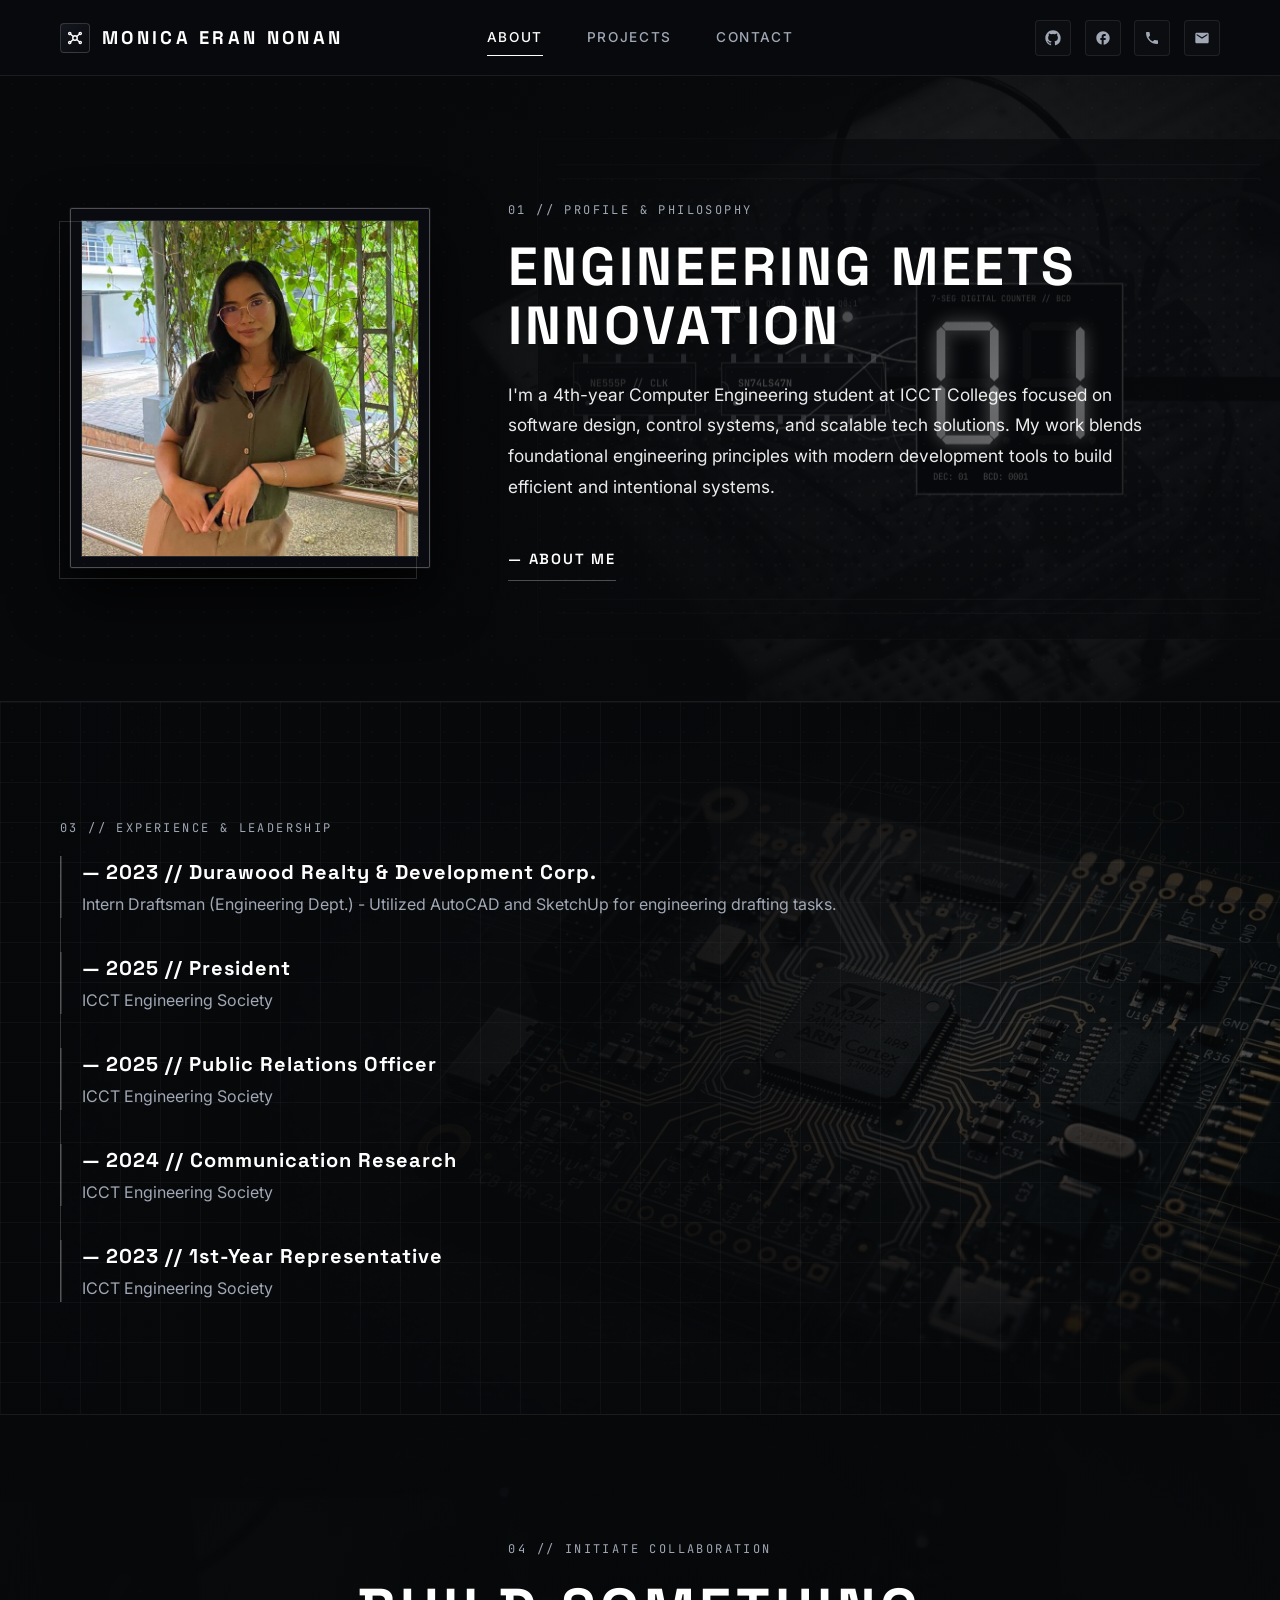
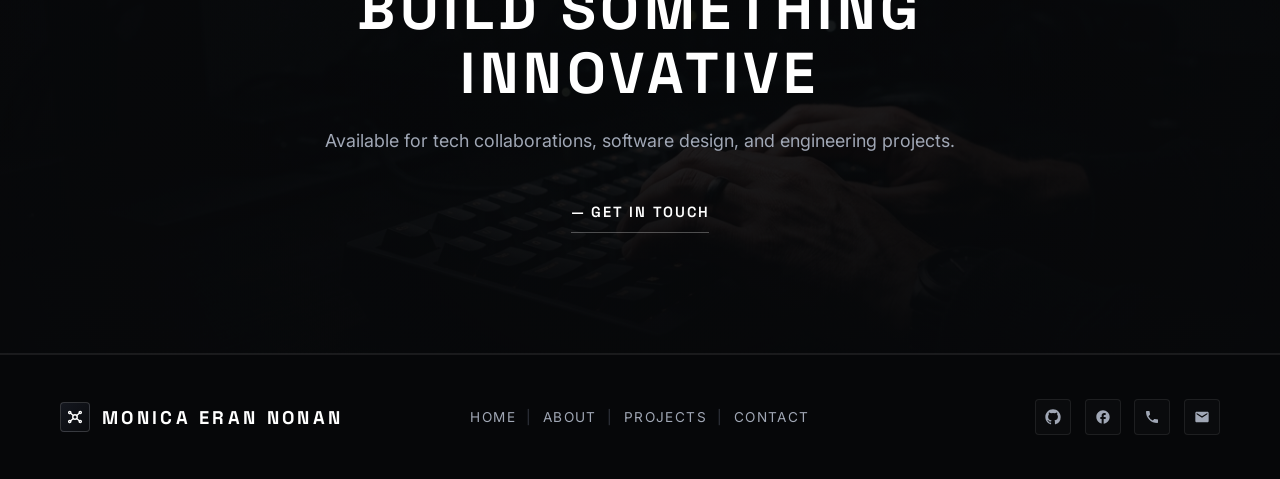
==== about.html @ d12c9176 "Initial portfolio Commit" ====
<!DOCTYPE html>
<html lang="en">
<head>
  <meta charset="UTF-8" />
  <meta name="viewport" content="width=device-width, initial-scale=1.0" />
  <title>ABOUT | MONICA ERAN NONAN — Computer Engineering Portfolio</title>
  <meta name="description" content="Profile, engineering philosophy, and work experience & leadership timeline of Monica Eran Nonan, 4th-year Computer Engineering student at ICCT Colleges." />
  <!-- Google Fonts: Cormorant Garamond, Playfair Display, Space Grotesk, Inter, JetBrains Mono -->
  <link rel="preconnect" href="https://fonts.googleapis.com" />
  <link rel="preconnect" href="https://fonts.gstatic.com" crossorigin />
  <link href="https://fonts.googleapis.com/css2?family=Cormorant+Garamond:ital,wght@0,500;0,600;1,500;1,600&family=Inter:wght@400;500;600&family=JetBrains+Mono:wght@400;500&family=Playfair+Display:ital,wght@0,500;0,600;1,500;1,600&family=Space+Grotesk:wght@600;700&display=swap" rel="stylesheet" />
  <link rel="stylesheet" href="styles.css" />
</head>
<body id="about-page" data-active-page="about">
  <!-- Subtle Ambient Technical Grid Overlay -->
  <div class="ambient-grain" aria-hidden="true"></div>

  <!-- ========================================================================
       1. REUSABLE GLOBAL HEADER / NAVBAR (Loaded from components/header.html)
       ======================================================================== -->
  <div id="header-placeholder" data-component="components/header.html"></div>

  <main>
    <!-- ======================================================================
         2. PROFILE & PHILOSOPHY SECTION
         Left Column: Floating Framed Profile Image (IMG_20230607_165233_933(1).jpg)
         Right Column:
         - Overline: '01 // PROFILE & PHILOSOPHY'
         - Main Heading: 'ENGINEERING MEETS INNOVATION'
         - Body Paragraph
         - Link: '— ABOUT ME'
         Background: Full-width auto-playing looping black-and-white breadboard
         circuit & 7-segment digital counter video with dark semi-transparent overlay.
         ====================================================================== -->
    <section class="about-section" id="about" aria-labelledby="aboutHeading">
      <!-- Full-Width Auto-Playing Looping Breadboard & 7-Segment Counter Video Background -->
      <div class="about-video-bg" aria-hidden="true">
        <video
          id="aboutBreadboardVideo"
          class="about-bg-video"
          autoplay
          loop
          muted
          playsinline
          poster="assets/breadboard-bw.png"
        ></video>
        <canvas id="aboutBreadboardCanvas" class="about-bg-canvas"></canvas>
        <!-- Dark Semi-Transparent Overlay (Dark Tint) for High Text Legibility -->
        <div class="about-dark-overlay"></div>
      </div>

      <div class="container">
        <div class="about-split-layout">
          <!-- Left Column: Floating Framed Profile Image -->
          <div class="about-profile-column">
            <div class="about-profile-frame">
              <img
                src="assets/IMG_20230607_165233_933(1).jpg"
                alt="Monica Eran Nonan — 4th-Year Computer Engineering Student"
                class="about-profile-img"
              />
            </div>
          </div>

          <!-- Right Column: Profile & Philosophy Text Content -->
          <div class="about-content-left about-content-right">
            <span class="section-eyebrow">01 // PROFILE &amp; PHILOSOPHY</span>
            <h1 class="about-heading" id="aboutHeading">ENGINEERING MEETS INNOVATION</h1>
            <p class="about-paragraph">
              I'm a 4th-year Computer Engineering student at ICCT Colleges focused on software design, control systems, and scalable tech solutions. My work blends foundational engineering principles with modern development tools to build efficient and intentional systems.
            </p>
            <a href="#expertise" class="dash-cta-link js-open-about-modal">— ABOUT ME</a>
          </div>
        </div>
      </div>
    </section>

    <!-- ======================================================================
         3. WORK EXPERIENCE & LEADERSHIP TIMELINE SECTION
         Dark, low-opacity image of a printed circuit board (PCB) featuring a
         microchip, overlaid with a faint grid and left-aligned vertical timeline.
         ====================================================================== -->
    <section class="expertise-section" id="expertise" aria-labelledby="expertiseSectionLabel">
      <div class="container">
        <div class="expertise-content-left">
          <span class="section-eyebrow" id="expertiseSectionLabel">03 // EXPERIENCE &amp; LEADERSHIP</span>
          <ul class="expertise-list">
            <li class="expertise-item">
              <h2 class="expertise-title">— 2023 // Durawood Realty &amp; Development Corp.</h2>
              <p class="expertise-desc">Intern Draftsman (Engineering Dept.) - Utilized AutoCAD and SketchUp for engineering drafting tasks.</p>
            </li>
            <li class="expertise-item">
              <h2 class="expertise-title">— 2025 // President</h2>
              <p class="expertise-desc">ICCT Engineering Society</p>
            </li>
            <li class="expertise-item">
              <h2 class="expertise-title">— 2025 // Public Relations Officer</h2>
              <p class="expertise-desc">ICCT Engineering Society</p>
            </li>
            <li class="expertise-item">
              <h2 class="expertise-title">— 2024 // Communication Research</h2>
              <p class="expertise-desc">ICCT Engineering Society</p>
            </li>
            <li class="expertise-item">
              <h2 class="expertise-title">— 2023 // 1st-Year Representative</h2>
              <p class="expertise-desc">ICCT Engineering Society</p>
            </li>
          </ul>
        </div>
      </div>
    </section>

    <!-- ======================================================================
         4. CALL TO ACTION (CTA) / CONTACT SECTION
         ====================================================================== -->
    <section class="cta-section" id="contact" aria-labelledby="ctaHeading">
      <div class="container">
        <div class="cta-content-center">
          <span class="section-eyebrow">04 // INITIATE COLLABORATION</span>
          <h2 class="cta-heading" id="ctaHeading">BUILD SOMETHING INNOVATIVE</h2>
          <p class="cta-subheading">
            Available for tech collaborations, software design, and engineering projects.
          </p>
          <a href="mailto:monicaerannonan@gmail.com" class="dash-cta-link js-open-contact">— Get in Touch</a>
        </div>
      </div>
    </section>
  </main>

  <!-- ========================================================================
       5. REUSABLE GLOBAL FOOTER & MODAL (Loaded from components/footer.html)
       ======================================================================== -->
  <div id="footer-placeholder" data-component="components/footer.html"></div>

  <script src="script.js"></script>
</body>
</html>
---- styles.css ----
/* ==========================================================================
   MONICA — COMPUTER ENGINEERING PORTFOLIO
   Moody Cinematic Dark Theme | High-Contrast Architectural Precision
   ========================================================================== */

:root {
  /* Core Dark & Obsidian Surfaces */
  --bg-obsidian: #07080a;
  --bg-void: #0b0c0f;
  --bg-carbon: #101217;
  --bg-slate: #161920;
  --bg-flank: #1a1d24;
  --bg-card: #12141a;
  --bg-card-hover: #181b23;

  /* Typography Colors */
  --text-pure: #ffffff;
  --text-primary: #f3f5f8;
  --text-secondary: #a0a7b5;
  --text-muted: #687080;

  /* Accent & Hairline Borders */
  --accent-ice: #dce6f7;
  --accent-cyan: #7dd3fc;
  --border-subtle: rgba(255, 255, 255, 0.08);
  --border-medium: rgba(255, 255, 255, 0.16);
  --border-strong: rgba(255, 255, 255, 0.32);

  /* Typography Families */
  --font-display: 'Space Grotesk', -apple-system, BlinkMacSystemFont, 'Segoe UI', Roboto, sans-serif;
  --font-sans: 'Inter', -apple-system, BlinkMacSystemFont, 'Segoe UI', Roboto, sans-serif;
  --font-mono: 'JetBrains Mono', 'Fira Code', Consolas, monospace;

  /* Layout & Spacing */
  --container-max: 1240px;
  --header-height: 76px;
  --transition-smooth: cubic-bezier(0.22, 1, 0.36, 1);
}

/* Reset & Base */
*,
*::before,
*::after {
  box-sizing: border-box;
  margin: 0;
  padding: 0;
}

html {
  scroll-behavior: smooth;
  scroll-padding-top: var(--header-height);
  background-color: var(--bg-obsidian);
  color: var(--text-primary);
  font-family: var(--font-sans);
  font-size: 16px;
  line-height: 1.6;
  -webkit-font-smoothing: antialiased;
  -moz-osx-font-smoothing: grayscale;
}

body {
  background-color: var(--bg-obsidian);
  color: var(--text-primary);
  padding-top: var(--header-height);
  overflow-x: hidden;
  selection-background-color: var(--text-pure);
  selection-color: var(--bg-obsidian);
}

::selection {
  background: rgba(255, 255, 255, 0.9);
  color: #07080a;
}

a {
  color: inherit;
  text-decoration: none;
  transition: color 0.25s ease, opacity 0.25s ease, transform 0.25s ease;
}

img,
svg,
video,
canvas {
  display: block;
  max-width: 100%;
}

button {
  font: inherit;
  color: inherit;
  background: none;
  border: none;
  cursor: pointer;
}

.container {
  width: 100%;
  max-width: var(--container-max);
  margin: 0 auto;
  padding: 0 2.5rem;
}

/* Subtle Film Grain & Engineering Grid Overlay */
.ambient-grain {
  position: fixed;
  inset: 0;
  pointer-events: none;
  z-index: 999;
  opacity: 0.025;
  background-image: radial-gradient(rgba(255, 255, 255, 0.85) 1px, transparent 0);
  background-size: 24px 24px;
}

/* ==========================================================================
   1. HEADER (FIXED / FLOATING ON SCROLL)
   ========================================================================== */

.site-header {
  position: fixed;
  top: 0;
  left: 0;
  right: 0;
  width: 100%;
  height: var(--header-height);
  margin: 0 auto;
  background-color: #08090c;
  border-bottom: 1px solid var(--border-subtle);
  z-index: 1000;
  transition:
    top 0.35s var(--transition-smooth),
    width 0.35s var(--transition-smooth),
    height 0.35s var(--transition-smooth),
    background-color 0.3s ease,
    border-color 0.3s ease,
    border-radius 0.35s ease,
    box-shadow 0.35s ease;
}

.site-header.is-scrolled {
  top: 12px;
  width: calc(100% - 2.5rem);
  max-width: 1280px;
  height: 66px;
  background-color: rgba(8, 9, 12, 0.88);
  backdrop-filter: blur(14px);
  -webkit-backdrop-filter: blur(14px);
  border: 1px solid var(--border-medium);
  border-radius: 4px;
  box-shadow:
    0 20px 48px rgba(0, 0, 0, 0.85),
    0 0 0 1px rgba(255, 255, 255, 0.05);
}

.header-inner {
  height: 100%;
  display: grid;
  grid-template-columns: 1fr auto 1fr;
  align-items: center;
  gap: 1.5rem;
}

/* Brand Logo (Left) */
.brand-logo {
  display: inline-flex;
  align-items: center;
  gap: 0.75rem;
  justify-self: start;
  font-family: var(--font-display);
  font-size: 1.15rem;
  font-weight: 700;
  letter-spacing: 0.18em;
  color: var(--text-pure);
  text-transform: uppercase;
}

.brand-logo:hover .logo-node-icon {
  transform: rotate(90deg);
  border-color: var(--text-pure);
}

.logo-node-icon {
  width: 30px;
  height: 30px;
  display: inline-flex;
  align-items: center;
  justify-content: center;
  border: 1px solid var(--border-medium);
  background: linear-gradient(135deg, #14171f 0%, #090a0d 100%);
  border-radius: 4px;
  transition: transform 0.45s var(--transition-smooth), border-color 0.3s ease;
}

.logo-node-icon svg {
  width: 18px;
  height: 18px;
  stroke: var(--text-pure);
}

/* Center Navigation Links */
.header-nav {
  display: flex;
  align-items: center;
  gap: 2.75rem;
  justify-self: center;
}

.nav-link {
  position: relative;
  font-family: var(--font-sans);
  font-size: 0.85rem;
  font-weight: 500;
  letter-spacing: 0.12em;
  text-transform: uppercase;
  color: var(--text-secondary);
  padding: 0.35rem 0;
  transition: color 0.25s ease;
}

.nav-link::after {
  content: '';
  position: absolute;
  left: 0;
  bottom: -2px;
  width: 100%;
  height: 1px;
  background-color: var(--text-pure);
  transform: scaleX(0);
  transform-origin: right;
  transition: transform 0.3s var(--transition-smooth);
}

.nav-link:hover,
.nav-link.is-active {
  color: var(--text-pure);
}

.nav-link:hover::after,
.nav-link.is-active::after {
  transform: scaleX(1);
  transform-origin: left;
}

/* Right Social Icons */
.social-links {
  display: flex;
  align-items: center;
  gap: 0.85rem;
  justify-self: end;
}

.social-icon-link {
  width: 36px;
  height: 36px;
  display: inline-flex;
  align-items: center;
  justify-content: center;
  border: 1px solid var(--border-subtle);
  border-radius: 4px;
  background-color: rgba(255, 255, 255, 0.02);
  color: var(--text-secondary);
  transition: color 0.25s ease, border-color 0.25s ease, background-color 0.25s ease, transform 0.25s ease;
}

.social-icon-link:hover {
  color: var(--text-pure);
  border-color: var(--border-strong);
  background-color: rgba(255, 255, 255, 0.06);
  transform: translateY(-2px);
}

.social-icon-link svg {
  width: 16px;
  height: 16px;
  fill: currentColor;
}

/* ==========================================================================
   2. HERO SECTION
   Full-width background (IMG20241122131939.jpg) with dark semi-transparent
   overlay and large elegant 'Monica' + 'Computer Engineer' text overlay
   ========================================================================== */

.hero-section {
  position: relative;
  min-height: 82vh;
  display: flex;
  align-items: center;
  justify-content: center;
  text-align: center;
  background-color: var(--bg-void);
  background-image:
    linear-gradient(180deg, rgba(7, 8, 10, 0.68) 0%, rgba(7, 8, 10, 0.52) 50%, rgba(7, 8, 10, 0.82) 100%),
    url('assets/IMG20241122131939.jpg');
  background-size: cover;
  background-position: center 30%;
  background-repeat: no-repeat;
  padding: 5rem 1.5rem;
  border-bottom: 1px solid var(--border-subtle);
  overflow: hidden;
}

.hero-text-overlay {
  position: relative;
  z-index: 2;
  width: 100%;
  display: flex;
  flex-direction: column;
  align-items: center;
  justify-content: center;
  text-align: center;
  pointer-events: none;
}

.hero-script-title {
  font-family: 'Cormorant Garamond', 'Playfair Display', 'Didot', 'Bodoni MT', Georgia, serif;
  font-style: italic;
  font-size: clamp(7.5rem, 17.5vw, 15rem);
  font-weight: 500;
  letter-spacing: 0.02em;
  line-height: 0.92;
  color: rgba(255, 255, 255, 0.48);
  margin: 0 0 0.45rem 0;
  text-shadow: 0 6px 28px rgba(0, 0, 0, 0.38);
}

.hero-serif-subtitle {
  font-family: 'Times New Roman', Times, Georgia, serif;
  font-size: clamp(1.35rem, 2.4vw, 2.15rem);
  font-weight: 400;
  letter-spacing: 0.22em;
  color: rgba(255, 255, 255, 0.55);
  margin: 0;
  text-shadow: 0 3px 16px rgba(0, 0, 0, 0.4);
}

/* ==========================================================================
   AUTOCAD TECHNICAL DASHBOARD SECTION (projects.html)
   Retains the exact spiral staircase background (IMG20241122131939.jpg) with
   heavy dark semi-transparent overlay (85%-90% black opacity) and centered UI
   ========================================================================== */

.cad-showcase-section {
  position: relative;
  background-color: var(--bg-void);
  background-image:
    linear-gradient(180deg, rgba(7, 8, 10, 0.89) 0%, rgba(7, 8, 10, 0.85) 50%, rgba(7, 8, 10, 0.90) 100%),
    url('assets/IMG20241122131939.jpg');
  background-size: cover;
  background-position: center 30%;
  background-repeat: no-repeat;
  padding: 4.5rem 0 5.25rem;
  border-bottom: 1px solid var(--border-subtle);
  overflow: hidden;
}

/* Centered Single-Panel Layout for Main AutoCAD Dashboard */
.hero-horizontal-layout {
  display: block;
  max-width: 1040px;
  margin: 0 auto;
  min-height: 440px;
}

/* Center Dynamic Video / Sleek Software Interface Frame */
.hero-center-showcase {
  position: relative;
  width: 100%;
  background-color: rgba(11, 13, 18, 0.72);
  backdrop-filter: blur(4px);
  -webkit-backdrop-filter: blur(4px);
  border: 1px solid var(--border-subtle);
  border-radius: 2px;
  box-shadow: 0 28px 64px rgba(0, 0, 0, 0.75);
  display: flex;
  flex-direction: column;
  overflow: hidden;
}

/* Sleek Software Window Top Bar */
.showcase-window-bar {
  height: 40px;
  background-color: rgba(15, 18, 24, 0.75);
  border-bottom: 1px solid var(--border-subtle);
  padding: 0 1.25rem;
  display: flex;
  align-items: center;
  justify-content: space-between;
  gap: 1rem;
}

.window-dots {
  display: flex;
  align-items: center;
  gap: 6px;
}

.window-dots span {
  width: 9px;
  height: 9px;
  border-radius: 50%;
  background-color: rgba(255, 255, 255, 0.18);
  border: 1px solid rgba(255, 255, 255, 0.28);
}

.window-dots span:first-child {
  background-color: #f3f5f8;
}

.window-title-tabs {
  display: flex;
  align-items: center;
  gap: 0.75rem;
}

.scene-tab {
  font-family: var(--font-mono);
  font-size: 0.7rem;
  letter-spacing: 0.08em;
  text-transform: uppercase;
  color: var(--text-muted);
  padding: 0.28rem 0.5rem;
  background: transparent;
  border: none;
  transition: color 0.2s ease;
}

.scene-tab:hover {
  color: var(--text-secondary);
}

.scene-tab.is-active {
  color: var(--text-pure);
  font-weight: 600;
}

.window-status-badge {
  display: inline-flex;
  align-items: center;
  gap: 0.45rem;
  font-family: var(--font-mono);
  font-size: 0.68rem;
  letter-spacing: 0.1em;
  color: var(--text-secondary);
}

.live-dot {
  width: 7px;
  height: 7px;
  border-radius: 50%;
  background-color: #ffffff;
  box-shadow: 0 0 8px rgba(255, 255, 255, 0.9);
  animation: pulseDot 2s infinite ease-in-out;
}

@keyframes pulseDot {
  0%, 100% { opacity: 1; transform: scale(1); }
  50% { opacity: 0.35; transform: scale(0.85); }
}

/* Main Dynamic Video / Canvas Stage */
.showcase-viewport {
  position: relative;
  flex: 1;
  min-height: 380px;
  background-color: rgba(9, 11, 14, 0.28);
  display: flex;
  align-items: stretch;
  overflow: hidden;
}

.hero-embedded-video {
  position: absolute;
  inset: 0;
  width: 100%;
  height: 100%;
  object-fit: cover;
  opacity: 0;
  pointer-events: none;
}

.hero-simulation-canvas {
  position: relative;
  z-index: 1;
  width: 100%;
  height: 100%;
  min-height: 380px;
  display: block;
}

/* Overlay HUD inside Center Showcase — Seamless text without solid rectangular boxes */
.showcase-hud-overlay {
  position: absolute;
  inset: 0;
  z-index: 2;
  pointer-events: none;
  padding: 1.5rem 2rem;
  display: flex;
  flex-direction: column;
  justify-content: space-between;
}

.hud-top-row {
  display: flex;
  justify-content: space-between;
  align-items: flex-start;
  gap: 1rem;
}

.hud-identity-block {
  background: transparent;
  border: none;
  padding: 0;
  max-width: 460px;
}

.hud-kicker {
  font-family: var(--font-mono);
  font-size: 0.68rem;
  letter-spacing: 0.16em;
  text-transform: uppercase;
  color: var(--text-secondary);
  margin-bottom: 0.3rem;
}

.hud-headline {
  font-family: var(--font-display);
  font-size: 1.15rem;
  font-weight: 700;
  letter-spacing: 0.08em;
  text-transform: uppercase;
  color: var(--text-pure);
}

.hud-telemetry-pills {
  display: flex;
  flex-direction: column;
  align-items: flex-end;
  gap: 0.3rem;
}

.telemetry-pill {
  font-family: var(--font-mono);
  font-size: 0.7rem;
  letter-spacing: 0.1em;
  padding: 0;
  background: transparent;
  border: none;
  color: var(--text-secondary);
}

.telemetry-pill strong {
  color: var(--text-pure);
  font-weight: 600;
}

.hud-bottom-controls {
  pointer-events: auto;
  display: flex;
  align-items: center;
  justify-content: space-between;
  gap: 1.25rem;
  background: transparent;
  border: none;
  padding: 0.25rem 0 0;
}

.video-control-btn {
  display: inline-flex;
  align-items: center;
  gap: 0.5rem;
  font-family: var(--font-mono);
  font-size: 0.7rem;
  letter-spacing: 0.12em;
  text-transform: uppercase;
  color: var(--text-pure);
  padding: 0.15rem 0;
  border: none;
  background: transparent;
  transition: opacity 0.2s ease;
}

.video-control-btn:hover {
  opacity: 0.75;
}

.video-timeline-bar {
  flex: 1;
  height: 2px;
  background: rgba(255, 255, 255, 0.16);
  position: relative;
  overflow: hidden;
}

.video-timeline-progress {
  position: absolute;
  left: 0;
  top: 0;
  bottom: 0;
  width: 35%;
  background: var(--text-pure);
  transition: width 0.2s linear;
}

.hud-scene-caption {
  font-family: var(--font-mono);
  font-size: 0.68rem;
  letter-spacing: 0.08em;
  color: var(--text-secondary);
}

/* ==========================================================================
   SHARED DASH-LINK CALL TO ACTION STYLE ("— About Me", "— View All Projects", etc.)
   ========================================================================== */

.dash-cta-link {
  display: inline-flex;
  align-items: center;
  gap: 0.4rem;
  font-family: var(--font-display);
  font-size: 0.92rem;
  font-weight: 600;
  letter-spacing: 0.12em;
  text-transform: uppercase;
  color: var(--text-pure);
  padding: 0.5rem 0;
  border-bottom: 1px solid rgba(255, 255, 255, 0.28);
  transition: letter-spacing 0.3s var(--transition-smooth), border-color 0.3s ease, color 0.3s ease;
}

.dash-cta-link:hover {
  letter-spacing: 0.18em;
  border-bottom-color: var(--text-pure);
}

/* ==========================================================================
   3. ABOUT SECTION
   Full-width, auto-playing, looping video of a black-and-white breadboard
   circuit featuring integrated circuits and a 7-segment digital display
   counting numbers, with a dark semi-transparent overlay.
   ========================================================================== */

.about-section {
  position: relative;
  min-height: 600px;
  display: flex;
  align-items: center;
  padding: 7.5rem 0;
  background-color: #08090c;
  border-bottom: 1px solid var(--border-subtle);
  overflow: hidden;
}

.about-video-bg {
  position: absolute;
  inset: 0;
  width: 100%;
  height: 100%;
  z-index: 0;
  overflow: hidden;
  pointer-events: none;
  background-color: #08090c;
  background-image: url('assets/breadboard-bw.png');
  background-size: cover;
  background-position: center;
}

.about-bg-video {
  position: absolute;
  inset: 0;
  width: 100%;
  height: 100%;
  object-fit: cover;
  z-index: 1;
  filter: grayscale(100%) contrast(1.1);
}

.about-bg-canvas {
  position: absolute;
  inset: 0;
  width: 100%;
  height: 100%;
  z-index: 1;
  display: block;
}

/* Dark Semi-Transparent Overlay (Dark Tint) over the video for high text legibility */
.about-dark-overlay {
  position: absolute;
  inset: 0;
  z-index: 2;
  background:
    linear-gradient(
      90deg,
      rgba(7, 8, 10, 0.90) 0%,
      rgba(7, 8, 10, 0.78) 46%,
      rgba(7, 8, 10, 0.42) 78%,
      rgba(7, 8, 10, 0.62) 100%
    ),
    linear-gradient(
      180deg,
      rgba(7, 8, 10, 0.72) 0%,
      rgba(7, 8, 10, 0.28) 50%,
      rgba(7, 8, 10, 0.80) 100%
    );
}

.about-split-layout {
  position: relative;
  z-index: 3;
  display: grid;
  grid-template-columns: minmax(280px, 380px) 1fr;
  gap: 4.25rem;
  align-items: center;
}

.about-profile-column {
  display: flex;
  justify-content: center;
}

.about-profile-frame {
  position: relative;
  width: 100%;
  max-width: 360px;
  padding: 0.65rem;
  background: rgba(12, 14, 19, 0.78);
  border: 1px solid rgba(255, 255, 255, 0.28);
  border-radius: 2px;
  box-shadow:
    0 26px 58px rgba(0, 0, 0, 0.85),
    0 0 0 1px rgba(255, 255, 255, 0.06);
  backdrop-filter: blur(6px);
  -webkit-backdrop-filter: blur(6px);
  transition: transform 0.4s var(--transition-smooth), border-color 0.35s ease, box-shadow 0.4s ease;
}

/* Subtle offset technical frame accent behind the floating image */
.about-profile-frame::before {
  content: '';
  position: absolute;
  top: 12px;
  left: -12px;
  right: 12px;
  bottom: -12px;
  border: 1px solid rgba(255, 255, 255, 0.14);
  z-index: -1;
  pointer-events: none;
  transition: transform 0.4s var(--transition-smooth), border-color 0.35s ease;
}

.about-profile-frame:hover {
  transform: translateY(-6px);
  border-color: rgba(255, 255, 255, 0.55);
  box-shadow:
    0 32px 68px rgba(0, 0, 0, 0.92),
    0 0 24px rgba(255, 255, 255, 0.06);
}

.about-profile-frame:hover::before {
  transform: translate(-3px, 3px);
  border-color: rgba(255, 255, 255, 0.28);
}

.about-profile-img {
  width: 100%;
  aspect-ratio: 1 / 1;
  object-fit: cover;
  object-position: center;
  display: block;
  border: 1px solid rgba(255, 255, 255, 0.12);
}

.about-content-left {
  position: relative;
  z-index: 3;
  max-width: 650px;
  text-align: left;
}

@media (max-width: 900px) {
  .about-split-layout {
    grid-template-columns: 1fr;
    gap: 2.75rem;
  }

  .about-profile-frame {
    max-width: 310px;
  }
}

.section-eyebrow {
  display: inline-block;
  font-family: var(--font-mono);
  font-size: 0.75rem;
  letter-spacing: 0.2em;
  text-transform: uppercase;
  color: var(--text-secondary);
  margin-bottom: 1.1rem;
}

.about-heading {
  font-family: var(--font-display);
  font-size: clamp(2.2rem, 4.2vw, 3.35rem);
  font-weight: 700;
  line-height: 1.1;
  letter-spacing: 0.06em;
  text-transform: uppercase;
  color: var(--text-pure);
  margin-bottom: 1.5rem;
}

.about-paragraph {
  font-size: 1.08rem;
  line-height: 1.78;
  color: rgba(255, 255, 255, 0.92);
  margin-bottom: 2.35rem;
  max-width: 60ch;
}

/* ==========================================================================
   4. PORTFOLIO / PROJECTS SECTION
   Retains the spiral staircase background (IMG20241122131939.jpg) with
   dark semi-transparent overlay behind the 3-column project grid.
   ========================================================================== */

.projects-section {
  position: relative;
  background-color: var(--bg-obsidian);
  background-image:
    linear-gradient(180deg, rgba(7, 8, 10, 0.86) 0%, rgba(7, 8, 10, 0.78) 50%, rgba(7, 8, 10, 0.90) 100%),
    url('assets/IMG20241122131939.jpg');
  background-size: cover;
  background-position: center 30%;
  background-repeat: no-repeat;
  padding: 6.5rem 0;
  border-bottom: 1px solid var(--border-subtle);
}

.projects-section .section-eyebrow {
  margin-bottom: 2.25rem;
}

.projects-grid {
  display: grid;
  grid-template-columns: repeat(3, 1fr);
  gap: 2.5rem 2.25rem;
}

.project-card {
  display: flex;
  flex-direction: column;
  background-color: transparent;
  cursor: pointer;
  transition: transform 0.35s var(--transition-smooth);
}

.project-card:hover {
  transform: translateY(-6px);
}

.project-thumbnail {
  position: relative;
  aspect-ratio: 16 / 10;
  background: linear-gradient(145deg, rgba(21, 24, 33, 0.82) 0%, rgba(13, 15, 20, 0.88) 100%);
  backdrop-filter: blur(4px);
  -webkit-backdrop-filter: blur(4px);
  border: 1px solid var(--border-subtle);
  border-radius: 2px;
  margin-bottom: 1.35rem;
  overflow: hidden;
  display: flex;
  align-items: center;
  justify-content: center;
  transition: border-color 0.35s ease, box-shadow 0.35s ease;
}

.project-card:hover .project-thumbnail {
  border-color: var(--border-strong);
  box-shadow: 0 20px 44px rgba(0, 0, 0, 0.7);
}

.project-diagram-svg {
  position: relative;
  z-index: 1;
  width: 100%;
  height: 100%;
  padding: 1.15rem;
  transition: transform 0.5s var(--transition-smooth);
}

.project-diagram-svg--overlay {
  position: absolute;
  inset: 0;
  z-index: 2;
}

.project-card:hover .project-diagram-svg {
  transform: scale(1.03);
}

.project-photo-img {
  width: 100%;
  height: 100%;
  object-fit: cover;
  object-position: center;
  filter: grayscale(100%) contrast(1.12) brightness(0.92);
  transition: transform 0.5s var(--transition-smooth), filter 0.35s ease;
}

.project-card:hover .project-photo-img {
  transform: scale(1.04);
  filter: grayscale(100%) contrast(1.18) brightness(1);
}

.project-photo-img--dimmed {
  opacity: 0.35;
  filter: grayscale(100%) contrast(1.2);
}

.project-card:hover .project-photo-img--dimmed {
  opacity: 0.48;
  filter: grayscale(100%) contrast(1.25);
}

.project-tag-corner {
  position: absolute;
  top: 0.75rem;
  right: 0.75rem;
  z-index: 3;
  font-family: var(--font-mono);
  font-size: 0.65rem;
  letter-spacing: 0.14em;
  text-transform: uppercase;
  padding: 0.22rem 0.58rem;
  background: rgba(8, 9, 12, 0.86);
  border: 1px solid var(--border-subtle);
  color: var(--text-secondary);
  backdrop-filter: blur(4px);
}

.project-title {
  font-family: var(--font-display);
  font-size: 1.2rem;
  font-weight: 700;
  letter-spacing: 0.08em;
  text-transform: uppercase;
  color: var(--text-pure);
  margin-bottom: 0.35rem;
}

.project-subcategory {
  font-family: var(--font-sans);
  font-size: 0.92rem;
  color: var(--text-secondary);
  line-height: 1.5;
}

.projects-footer {
  margin-top: 3.75rem;
  text-align: center;
}

/* ==========================================================================
   5. EXPERIENCE & LEADERSHIP SECTION
   ========================================================================== */

.expertise-section {
  position: relative;
  min-height: 580px;
  display: flex;
  align-items: center;
  padding: 7rem 0;
  background-color: #0b0d12;
  background-image:
    linear-gradient(90deg, rgba(7, 8, 10, 0.95) 0%, rgba(7, 8, 10, 0.85) 55%, rgba(7, 8, 10, 0.5) 100%),
    linear-gradient(180deg, rgba(7, 8, 10, 0.85) 0%, rgba(7, 8, 10, 0.35) 50%, rgba(7, 8, 10, 0.9) 100%),
    url('assets/expertise-bg.png');
  background-size: cover;
  background-position: center;
  border-bottom: 1px solid var(--border-subtle);
  overflow: hidden;
}

/* Subtle Microcontroller / Blueprint Draft Schematic Overlay */
.expertise-section::before {
  content: '';
  position: absolute;
  inset: 0;
  background-image:
    linear-gradient(to right, rgba(255, 255, 255, 0.03) 1px, transparent 1px),
    linear-gradient(to bottom, rgba(255, 255, 255, 0.03) 1px, transparent 1px);
  background-size: 40px 40px;
  pointer-events: none;
}

.expertise-content-left {
  position: relative;
  z-index: 2;
  max-width: 780px;
  text-align: left;
}

.expertise-list {
  position: relative;
  list-style: none;
  display: flex;
  flex-direction: column;
  gap: 2.1rem;
  border-left: 1px solid rgba(255, 255, 255, 0.18);
}

.expertise-item {
  position: relative;
  margin-left: -1px;
  padding-left: 1.25rem;
  border-left: 2px solid var(--border-medium);
  transition: border-color 0.3s ease, transform 0.3s var(--transition-smooth);
}

.expertise-item:hover {
  border-left-color: var(--text-pure);
  transform: translateX(6px);
}

.expertise-title {
  font-family: var(--font-display);
  font-size: 1.25rem;
  font-weight: 700;
  letter-spacing: 0.05em;
  color: var(--text-pure);
  margin-bottom: 0.3rem;
}

.expertise-desc {
  font-size: 1rem;
  color: var(--text-secondary);
  line-height: 1.6;
}

/* ==========================================================================
   6. TESTIMONIALS / REFERENCES SECTION
   ========================================================================== */

.testimonials-section {
  position: relative;
  background-color: var(--bg-obsidian);
  padding: 6.75rem 0;
  border-bottom: 1px solid var(--border-subtle);
}

.testimonials-heading {
  font-family: var(--font-display);
  font-size: clamp(1.75rem, 3vw, 2.35rem);
  font-weight: 700;
  letter-spacing: 0.1em;
  text-transform: uppercase;
  color: var(--text-pure);
  text-align: center;
  margin-bottom: 4rem;
}

.testimonials-grid {
  display: grid;
  grid-template-columns: repeat(3, 1fr);
  gap: 2.25rem;
}

.testimonial-card {
  background: linear-gradient(180deg, #12141b 0%, #0c0e13 100%);
  border: 1px solid var(--border-subtle);
  border-radius: 2px;
  padding: 2.5rem 2rem;
  display: flex;
  flex-direction: column;
  align-items: center;
  text-align: center;
  transition: border-color 0.3s ease, transform 0.3s var(--transition-smooth);
}

.testimonial-card:hover {
  border-color: var(--border-medium);
  transform: translateY(-4px);
}

.testimonial-avatar {
  width: 68px;
  height: 68px;
  border-radius: 50%;
  border: 1px solid var(--border-medium);
  background-color: #191c24;
  margin-bottom: 1.5rem;
  overflow: hidden;
  display: flex;
  align-items: center;
  justify-content: center;
  box-shadow: 0 8px 24px rgba(0, 0, 0, 0.5);
}

.testimonial-avatar svg {
  width: 100%;
  height: 100%;
}

.testimonial-quote {
  font-size: 0.98rem;
  line-height: 1.75;
  color: var(--text-secondary);
  font-style: italic;
  margin-bottom: 1.75rem;
  flex: 1;
}

.testimonial-author {
  font-family: var(--font-display);
  font-size: 0.85rem;
  font-weight: 600;
  letter-spacing: 0.06em;
  color: var(--text-pure);
}

/* ==========================================================================
   7. CALL TO ACTION (CTA) SECTION
   ========================================================================== */

.cta-section {
  position: relative;
  min-height: 480px;
  display: flex;
  align-items: center;
  justify-content: center;
  padding: 7.5rem 0;
  background-color: #08090c;
  background-image:
    radial-gradient(circle at 50% 50%, rgba(7, 8, 10, 0.68) 0%, rgba(7, 8, 10, 0.94) 100%),
    linear-gradient(180deg, rgba(7, 8, 10, 0.85) 0%, rgba(7, 8, 10, 0.55) 50%, rgba(7, 8, 10, 0.92) 100%),
    url('assets/cta-bg.png');
  background-size: cover;
  background-position: center;
  border-bottom: 1px solid var(--border-subtle);
  text-align: center;
  overflow: hidden;
}

.cta-content-center {
  position: relative;
  z-index: 2;
  max-width: 760px;
  margin: 0 auto;
  text-align: center;
}

.cta-heading {
  font-family: var(--font-display);
  font-size: clamp(2.25rem, 4.5vw, 3.6rem);
  font-weight: 700;
  letter-spacing: 0.08em;
  line-height: 1.12;
  text-transform: uppercase;
  color: var(--text-pure);
  margin-bottom: 1.25rem;
}

.cta-subheading {
  font-size: 1.12rem;
  color: var(--text-secondary);
  line-height: 1.65;
  margin-bottom: 2.35rem;
}

/* ==========================================================================
   8. FOOTER
   ========================================================================== */

.site-footer {
  background-color: #060709;
  padding: 2.75rem 0;
  border-top: 1px solid var(--border-subtle);
}

.footer-inner {
  display: grid;
  grid-template-columns: 1fr auto 1fr;
  align-items: center;
  gap: 1.5rem;
}

.footer-nav {
  display: flex;
  align-items: center;
  justify-content: center;
  flex-wrap: wrap;
  gap: 0.65rem;
  font-family: var(--font-sans);
  font-size: 0.85rem;
  letter-spacing: 0.1em;
  text-transform: uppercase;
  color: var(--text-secondary);
}

.footer-nav a:hover {
  color: var(--text-pure);
}

.footer-pipe {
  color: var(--text-muted);
  opacity: 0.45;
  user-select: none;
}

/* ==========================================================================
   INTERACTIVE MODALS (PROJECT INSPECTOR & ABOUT / CONTACT SHEET)
   ========================================================================== */

.modal-backdrop {
  position: fixed;
  inset: 0;
  z-index: 2000;
  background: rgba(5, 6, 8, 0.86);
  backdrop-filter: blur(10px);
  display: flex;
  align-items: center;
  justify-content: center;
  padding: 1.5rem;
  opacity: 0;
  pointer-events: none;
  transition: opacity 0.3s ease;
}

.modal-backdrop.is-open {
  opacity: 1;
  pointer-events: auto;
}

.modal-panel {
  width: 100%;
  max-width: 680px;
  background: #10131a;
  border: 1px solid var(--border-medium);
  border-radius: 2px;
  padding: 2.5rem;
  box-shadow: 0 32px 80px rgba(0, 0, 0, 0.85);
  transform: translateY(16px);
  transition: transform 0.3s var(--transition-smooth);
}

.modal-backdrop.is-open .modal-panel {
  transform: translateY(0);
}

.modal-header {
  display: flex;
  align-items: flex-start;
  justify-content: space-between;
  gap: 1rem;
  margin-bottom: 1.5rem;
  padding-bottom: 1rem;
  border-bottom: 1px solid var(--border-subtle);
}

.modal-close-btn {
  font-family: var(--font-mono);
  font-size: 0.75rem;
  letter-spacing: 0.12em;
  text-transform: uppercase;
  color: var(--text-secondary);
  padding: 0.35rem 0.7rem;
  border: 1px solid var(--border-subtle);
}

.modal-close-btn:hover {
  color: var(--text-pure);
  border-color: var(--text-pure);
}

.modal-body p {
  color: var(--text-secondary);
  margin-bottom: 1.25rem;
  line-height: 1.75;
}

.modal-spec-grid {
  display: grid;
  grid-template-columns: repeat(2, 1fr);
  gap: 1rem;
  margin: 1.5rem 0;
}

.modal-spec-box {
  background: rgba(255, 255, 255, 0.025);
  border: 1px solid var(--border-subtle);
  padding: 0.9rem 1rem;
}

.modal-spec-label {
  font-family: var(--font-mono);
  font-size: 0.68rem;
  letter-spacing: 0.14em;
  text-transform: uppercase;
  color: var(--text-muted);
  margin-bottom: 0.25rem;
}

.modal-spec-val {
  font-family: var(--font-display);
  font-size: 0.95rem;
  font-weight: 600;
  color: var(--text-pure);
}

/* Contact Form inside Modal */
.contact-form {
  display: flex;
  flex-direction: column;
  gap: 1rem;
  margin-top: 1rem;
}

.form-field {
  display: flex;
  flex-direction: column;
  gap: 0.4rem;
  text-align: left;
}

.form-field label {
  font-family: var(--font-mono);
  font-size: 0.7rem;
  letter-spacing: 0.14em;
  text-transform: uppercase;
  color: var(--text-secondary);
}

.form-field input,
.form-field textarea {
  background: #090b0f;
  border: 1px solid var(--border-medium);
  color: var(--text-pure);
  font-family: var(--font-sans);
  font-size: 0.95rem;
  padding: 0.75rem 0.9rem;
  border-radius: 2px;
  outline: none;
  transition: border-color 0.2s ease;
}

.form-field input:focus,
.form-field textarea:focus {
  border-color: var(--text-pure);
}

.submit-btn {
  align-self: flex-start;
  font-family: var(--font-display);
  font-size: 0.85rem;
  font-weight: 700;
  letter-spacing: 0.14em;
  text-transform: uppercase;
  background: var(--text-pure);
  color: var(--bg-obsidian);
  padding: 0.85rem 1.75rem;
  border-radius: 2px;
  transition: opacity 0.2s ease, transform 0.2s ease;
}

.submit-btn:hover {
  opacity: 0.9;
  transform: translateY(-1px);
}

/* ==========================================================================
   RESPONSIVE BREAKPOINTS
   ========================================================================== */

@media (max-width: 1080px) {
  .projects-grid,
  .projects-archive-drawer,
  .testimonials-grid {
    grid-template-columns: repeat(2, 1fr);
  }
}

@media (max-width: 768px) {
  .container {
    padding: 0 1.5rem;
  }

  .header-inner {
    grid-template-columns: 1fr auto;
    gap: 1rem;
  }

  .header-nav {
    gap: 1.35rem;
  }

  .social-links {
    display: none;
  }

  .projects-grid,
  .projects-archive-drawer,
  .testimonials-grid {
    grid-template-columns: 1fr;
  }

  .footer-inner {
    grid-template-columns: 1fr;
    justify-items: center;
    text-align: center;
    gap: 1.5rem;
  }

  .footer-inner .brand-logo,
  .footer-inner .social-links {
    justify-self: center;
    display: flex;
  }

  .modal-spec-grid {
    grid-template-columns: 1fr;
  }
}
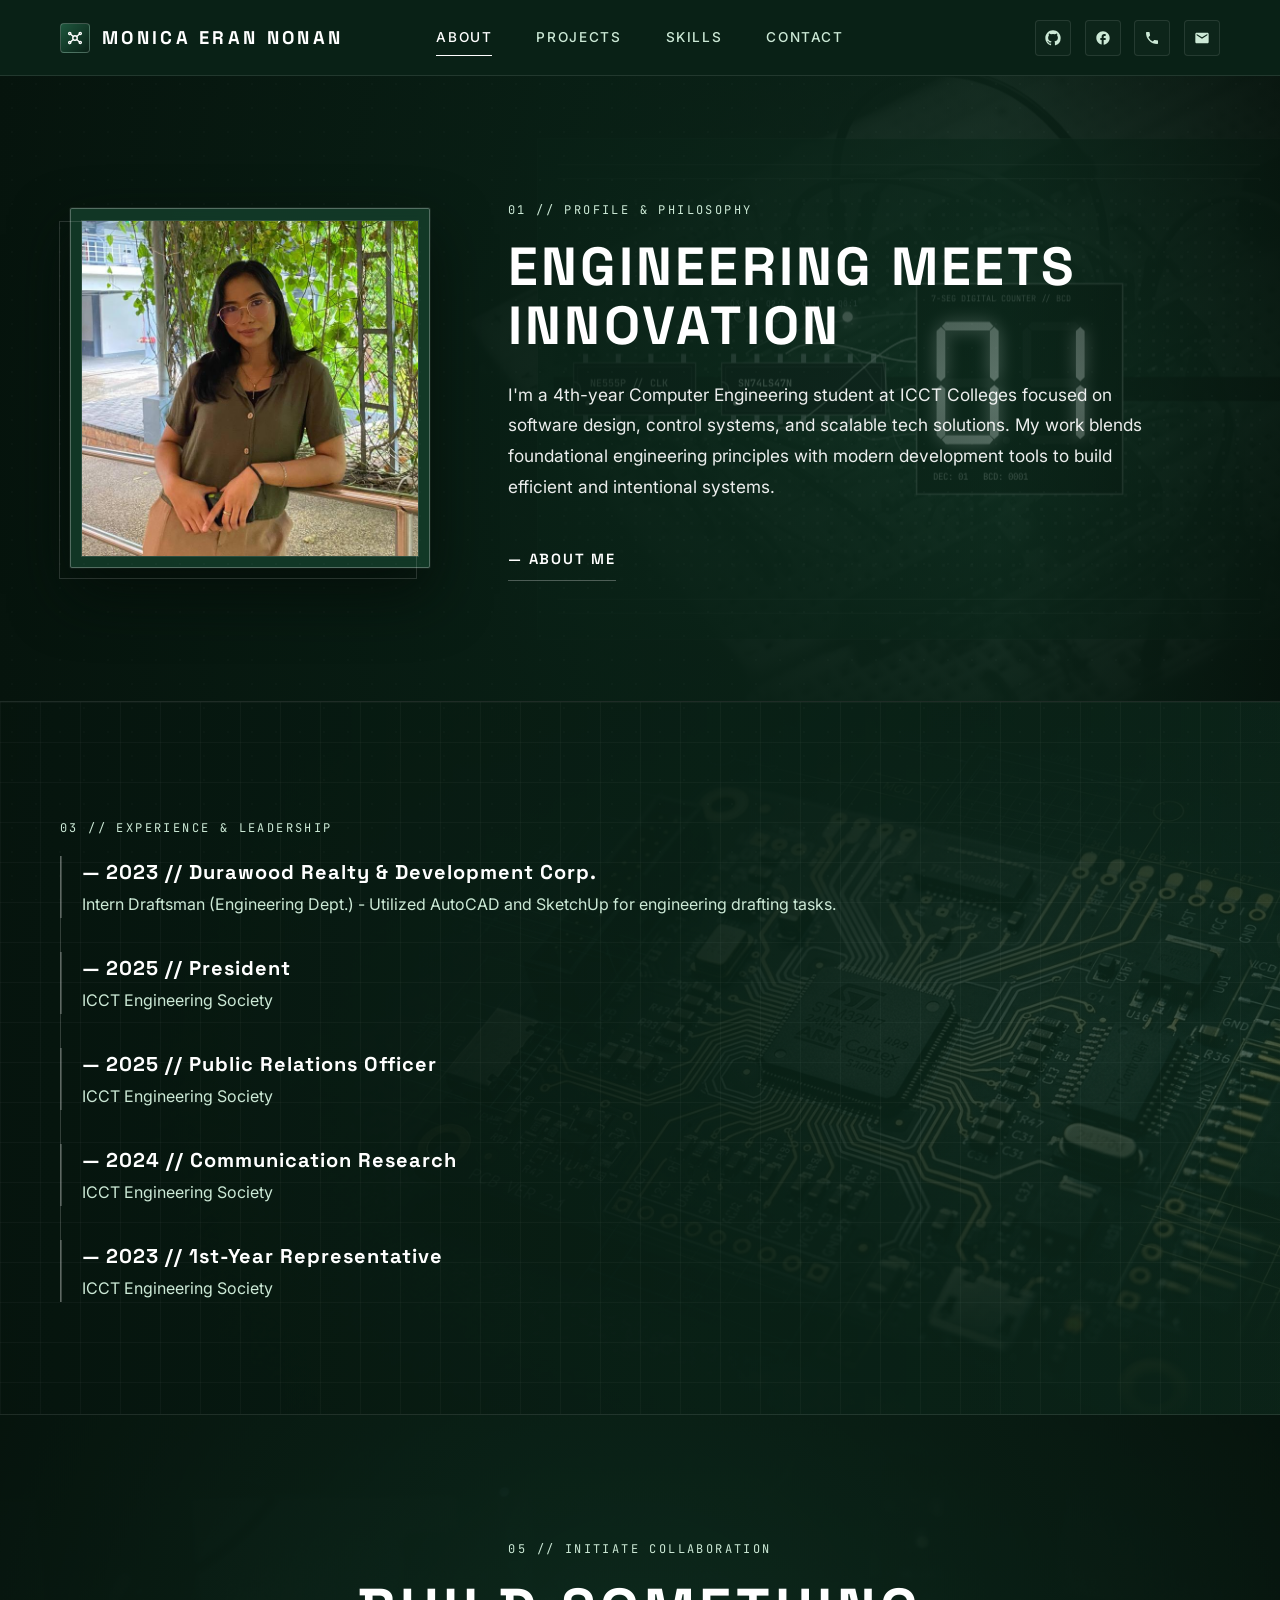
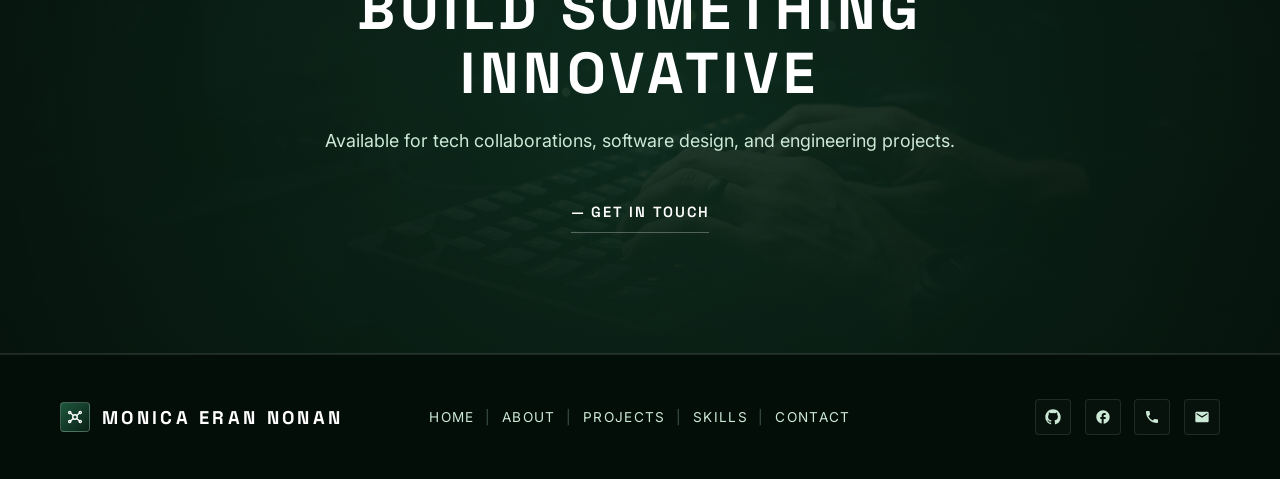
==== commit 909a6967: "Update" ====
--- a/about.html
+++ b/about.html
@@ -116,7 +116,7 @@
     <section class="cta-section" id="contact" aria-labelledby="ctaHeading">
       <div class="container">
         <div class="cta-content-center">
-          <span class="section-eyebrow">04 // INITIATE COLLABORATION</span>
+          <span class="section-eyebrow">05 // INITIATE COLLABORATION</span>
           <h2 class="cta-heading" id="ctaHeading">BUILD SOMETHING INNOVATIVE</h2>
           <p class="cta-subheading">
             Available for tech collaborations, software design, and engineering projects.
--- a/styles.css
+++ b/styles.css
@@ -4,27 +4,42 @@
    ========================================================================== */
 
 :root {
-  /* Core Dark & Obsidian Surfaces */
-  --bg-obsidian: #07080a;
-  --bg-void: #0b0c0f;
-  --bg-carbon: #101217;
-  --bg-slate: #161920;
-  --bg-flank: #1a1d24;
-  --bg-card: #12141a;
-  --bg-card-hover: #181b23;
-
-  /* Typography Colors */
+  /* Deep Moody Green Color Palette Progression (Site-Wide):
+     Fern -> Hunter -> Forest -> Pine -> Bottle Green -> Evergreen */
+  --color-evergreen: #06140d;      /* Darkest Evergreen — Main deep backgrounds */
+  --color-bottle-green: #092116;   /* Bottle Green — Secondary deep backgrounds & footer */
+  --color-pine: #0f3021;           /* Pine Green — Section surfaces & deep panels */
+  --color-forest: #16422e;         /* Forest Green — UI elements, cards & dashboard panels */
+  --color-hunter: #1e563d;         /* Hunter Green — Elevated panels, card hover & borders */
+  --color-fern: #4f7942;           /* Fern Green — Subtle accents, status tags & telemetry */
+  
+  /* Mint / Highlight Accents */
+  --color-mint-soft: #cce9d6;      /* Soft Mint — Subtle highlights & high-contrast secondary text */
+  --color-mint-muted: #85aa92;     /* Muted Sage — Grid lines & technical metadata */
+  --color-mint-glow: rgba(126, 217, 166, 0.2);
+
+  /* Surface Mappings (Darkened to deep cinematic greens) */
+  --bg-obsidian: var(--color-evergreen);
+  --bg-void: #081a11;
+  --bg-carbon: var(--color-bottle-green);
+  --bg-slate: var(--color-pine);
+  --bg-flank: #123827;
+  --bg-card: rgba(22, 66, 46, 0.65);
+  --bg-card-hover: rgba(30, 86, 61, 0.85);
+
+  /* Typography Colors — Crisp White & Soft Mint */
   --text-pure: #ffffff;
-  --text-primary: #f3f5f8;
-  --text-secondary: #a0a7b5;
-  --text-muted: #687080;
-
-  /* Accent & Hairline Borders */
-  --accent-ice: #dce6f7;
-  --accent-cyan: #7dd3fc;
-  --border-subtle: rgba(255, 255, 255, 0.08);
-  --border-medium: rgba(255, 255, 255, 0.16);
-  --border-strong: rgba(255, 255, 255, 0.32);
+  --text-primary: #f4fbf6;
+  --text-secondary: var(--color-mint-soft);
+  --text-muted: var(--color-mint-muted);
+
+  /* Thin Grid Lines & Blueprint Accents */
+  --accent-ice: #d3ebd9;
+  --accent-cyan: #7ed9a6;
+  --border-subtle: rgba(255, 255, 255, 0.1);
+  --border-medium: rgba(255, 255, 255, 0.22);
+  --border-strong: rgba(255, 255, 255, 0.42);
+  --border-green: rgba(126, 217, 166, 0.35);
 
   /* Typography Families */
   --font-display: 'Space Grotesk', -apple-system, BlinkMacSystemFont, 'Segoe UI', Roboto, sans-serif;
@@ -68,8 +83,8 @@
 }
 
 ::selection {
-  background: rgba(255, 255, 255, 0.9);
-  color: #07080a;
+  background: var(--color-hunter);
+  color: #ffffff;
 }
 
 a {
@@ -124,7 +139,7 @@
   width: 100%;
   height: var(--header-height);
   margin: 0 auto;
-  background-color: #08090c;
+  background-color: var(--color-bottle-green);
   border-bottom: 1px solid var(--border-subtle);
   z-index: 1000;
   transition:
@@ -142,14 +157,14 @@
   width: calc(100% - 2.5rem);
   max-width: 1280px;
   height: 66px;
-  background-color: rgba(8, 9, 12, 0.88);
+  background-color: rgba(9, 33, 22, 0.92);
   backdrop-filter: blur(14px);
   -webkit-backdrop-filter: blur(14px);
   border: 1px solid var(--border-medium);
   border-radius: 4px;
   box-shadow:
-    0 20px 48px rgba(0, 0, 0, 0.85),
-    0 0 0 1px rgba(255, 255, 255, 0.05);
+    0 20px 48px rgba(4, 14, 9, 0.9),
+    0 0 0 1px rgba(255, 255, 255, 0.08);
 }
 
 .header-inner {
@@ -186,7 +201,7 @@
   align-items: center;
   justify-content: center;
   border: 1px solid var(--border-medium);
-  background: linear-gradient(135deg, #14171f 0%, #090a0d 100%);
+  background: linear-gradient(135deg, var(--color-hunter) 0%, var(--color-bottle-green) 100%);
   border-radius: 4px;
   transition: transform 0.45s var(--transition-smooth), border-color 0.3s ease;
 }
@@ -277,33 +292,105 @@
 
 /* ==========================================================================
    2. HERO SECTION
-   Full-width background (IMG20241122131939.jpg) with dark semi-transparent
-   overlay and large elegant 'Monica' + 'Computer Engineer' text overlay
+   Center-aligned high-contrast typography ('Monica' & 'Computer Engineer'),
+   dark gradient legibility overlay, and continuous 3D floating glass bubbles
+   with iridescent neon green and dark tone holographic lighting reflections.
    ========================================================================== */
 
 .hero-section {
   position: relative;
-  min-height: 82vh;
+  min-height: 88vh;
   display: flex;
   align-items: center;
   justify-content: center;
   text-align: center;
-  background-color: var(--bg-void);
+  background-color: var(--color-evergreen);
   background-image:
-    linear-gradient(180deg, rgba(7, 8, 10, 0.68) 0%, rgba(7, 8, 10, 0.52) 50%, rgba(7, 8, 10, 0.82) 100%),
-    url('assets/IMG20241122131939.jpg');
+    linear-gradient(180deg, rgba(4, 14, 9, 0.78) 0%, rgba(9, 33, 22, 0.48) 50%, rgba(6, 20, 13, 0.82) 100%),
+    url('assets/image_1efbae.jpg');
   background-size: cover;
-  background-position: center 30%;
+  background-position: center;
   background-repeat: no-repeat;
   padding: 5rem 1.5rem;
   border-bottom: 1px solid var(--border-subtle);
   overflow: hidden;
 }
 
+/* --------------------------------------------------------------------------
+   Animated Living Abstract Dark Green & Gold Fluid Texture (Matches Projects Section)
+   -------------------------------------------------------------------------- */
+.hero-fluid-bg-wrapper {
+  position: absolute;
+  inset: 0;
+  overflow: hidden;
+  pointer-events: none;
+  z-index: 0;
+}
+
+.hero-fluid-bg {
+  position: absolute;
+  top: -8%;
+  left: -8%;
+  width: 116%;
+  height: 116%;
+  background-image: url('assets/image_1efbae.jpg');
+  background-size: cover;
+  background-position: center;
+  background-repeat: no-repeat;
+  animation: fluidTextureShift 32s ease-in-out infinite alternate;
+  will-change: transform, filter;
+  transform-origin: center center;
+}
+
+.hero-fluid-gold-glow {
+  position: absolute;
+  inset: -10%;
+  width: 120%;
+  height: 120%;
+  background:
+    radial-gradient(ellipse at 32% 42%, rgba(212, 175, 55, 0.22) 0%, transparent 48%),
+    radial-gradient(ellipse at 78% 28%, rgba(230, 190, 70, 0.18) 0%, transparent 42%),
+    radial-gradient(ellipse at 62% 76%, rgba(126, 217, 166, 0.22) 0%, transparent 52%),
+    radial-gradient(ellipse at 18% 78%, rgba(184, 134, 11, 0.18) 0%, transparent 42%);
+  mix-blend-mode: screen;
+  animation: goldVeinSwirl 24s ease-in-out infinite alternate;
+  will-change: transform, opacity;
+  pointer-events: none;
+}
+
+.hero-bg-overlay {
+  position: absolute;
+  inset: 0;
+  background:
+    linear-gradient(180deg, rgba(4, 14, 9, 0.72) 0%, rgba(9, 33, 22, 0.45) 45%, rgba(6, 20, 13, 0.78) 100%),
+    radial-gradient(ellipse at center, transparent 40%, rgba(4, 14, 9, 0.68) 100%);
+  pointer-events: none;
+}
+
+
+
+/* --------------------------------------------------------------------------
+   Dark Gradient Overlay Behind Text (Softer Overlay to Let Fluid Swirls Show)
+   -------------------------------------------------------------------------- */
+.hero-text-backdrop-layer {
+  position: absolute;
+  inset: 0;
+  background:
+    radial-gradient(ellipse 65% 55% at 50% 50%, rgba(3, 14, 9, 0.62) 0%, rgba(4, 16, 11, 0.42) 45%, rgba(6, 20, 13, 0.12) 78%, transparent 100%),
+    linear-gradient(180deg, rgba(4, 14, 9, 0.5) 0%, transparent 25%, transparent 75%, rgba(4, 14, 9, 0.6) 100%);
+  pointer-events: none;
+  z-index: 2;
+}
+
+/* --------------------------------------------------------------------------
+   Center-Aligned Typography and Foreground Content
+   -------------------------------------------------------------------------- */
 .hero-text-overlay {
   position: relative;
-  z-index: 2;
+  z-index: 3;
   width: 100%;
+  max-width: 1100px;
+  margin: 0 auto;
   display: flex;
   flex-direction: column;
   align-items: center;
@@ -312,39 +399,48 @@
   pointer-events: none;
 }
 
+/* Main Heading: Monica (Large, elegant, less opaque translucent white serif font) */
 .hero-script-title {
-  font-family: 'Cormorant Garamond', 'Playfair Display', 'Didot', 'Bodoni MT', Georgia, serif;
+  font-family: 'Playfair Display', 'Cormorant Garamond', 'Times New Roman', Georgia, serif;
   font-style: italic;
-  font-size: clamp(7.5rem, 17.5vw, 15rem);
+  font-size: clamp(6.5rem, 16vw, 13.5rem);
   font-weight: 500;
-  letter-spacing: 0.02em;
+  letter-spacing: -0.01em;
   line-height: 0.92;
-  color: rgba(255, 255, 255, 0.48);
-  margin: 0 0 0.45rem 0;
-  text-shadow: 0 6px 28px rgba(0, 0, 0, 0.38);
-}
-
+  color: rgba(255, 255, 255, 0.72);
+  margin: 0 0 0.85rem 0;
+  text-shadow:
+    0 4px 18px rgba(0, 0, 0, 0.65),
+    0 12px 32px rgba(0, 0, 0, 0.45),
+    0 0 45px rgba(52, 211, 153, 0.12);
+}
+
+/* Subheading: Computer Engineering (Clean, widely-spaced serif font, less opaque) */
 .hero-serif-subtitle {
   font-family: 'Times New Roman', Times, Georgia, serif;
-  font-size: clamp(1.35rem, 2.4vw, 2.15rem);
+  font-size: clamp(0.95rem, 1.8vw, 1.35rem);
   font-weight: 400;
-  letter-spacing: 0.22em;
-  color: rgba(255, 255, 255, 0.55);
+  letter-spacing: 0.38em;
+  text-transform: uppercase;
+  color: rgba(255, 255, 255, 0.60);
   margin: 0;
-  text-shadow: 0 3px 16px rgba(0, 0, 0, 0.4);
+  padding-left: 0.38em; /* optical centering compensation */
+  text-shadow:
+    0 2px 10px rgba(0, 0, 0, 0.65),
+    0 4px 18px rgba(0, 0, 0, 0.45);
 }
 
 /* ==========================================================================
    AUTOCAD TECHNICAL DASHBOARD SECTION (projects.html)
    Retains the exact spiral staircase background (IMG20241122131939.jpg) with
-   heavy dark semi-transparent overlay (85%-90% black opacity) and centered UI
+   heavy dark semi-transparent overlay and centered UI in deep moody green
    ========================================================================== */
 
 .cad-showcase-section {
   position: relative;
-  background-color: var(--bg-void);
+  background-color: var(--color-evergreen);
   background-image:
-    linear-gradient(180deg, rgba(7, 8, 10, 0.89) 0%, rgba(7, 8, 10, 0.85) 50%, rgba(7, 8, 10, 0.90) 100%),
+    linear-gradient(180deg, rgba(6, 20, 13, 0.90) 0%, rgba(15, 48, 33, 0.86) 50%, rgba(6, 20, 13, 0.92) 100%),
     url('assets/IMG20241122131939.jpg');
   background-size: cover;
   background-position: center 30%;
@@ -366,12 +462,12 @@
 .hero-center-showcase {
   position: relative;
   width: 100%;
-  background-color: rgba(11, 13, 18, 0.72);
+  background-color: rgba(22, 66, 46, 0.72);
   backdrop-filter: blur(4px);
   -webkit-backdrop-filter: blur(4px);
   border: 1px solid var(--border-subtle);
   border-radius: 2px;
-  box-shadow: 0 28px 64px rgba(0, 0, 0, 0.75);
+  box-shadow: 0 28px 64px rgba(4, 14, 9, 0.85);
   display: flex;
   flex-direction: column;
   overflow: hidden;
@@ -380,7 +476,7 @@
 /* Sleek Software Window Top Bar */
 .showcase-window-bar {
   height: 40px;
-  background-color: rgba(15, 18, 24, 0.75);
+  background-color: rgba(15, 48, 33, 0.85);
   border-bottom: 1px solid var(--border-subtle);
   padding: 0 1.25rem;
   display: flex;
@@ -646,7 +742,7 @@
   display: flex;
   align-items: center;
   padding: 7.5rem 0;
-  background-color: #08090c;
+  background-color: var(--color-evergreen);
   border-bottom: 1px solid var(--border-subtle);
   overflow: hidden;
 }
@@ -659,7 +755,7 @@
   z-index: 0;
   overflow: hidden;
   pointer-events: none;
-  background-color: #08090c;
+  background-color: var(--color-evergreen);
   background-image: url('assets/breadboard-bw.png');
   background-size: cover;
   background-position: center;
@@ -684,7 +780,7 @@
   display: block;
 }
 
-/* Dark Semi-Transparent Overlay (Dark Tint) over the video for high text legibility */
+/* Dark Semi-Transparent Overlay (Dark Green Tint) over the video for high text legibility */
 .about-dark-overlay {
   position: absolute;
   inset: 0;
@@ -692,16 +788,16 @@
   background:
     linear-gradient(
       90deg,
-      rgba(7, 8, 10, 0.90) 0%,
-      rgba(7, 8, 10, 0.78) 46%,
-      rgba(7, 8, 10, 0.42) 78%,
-      rgba(7, 8, 10, 0.62) 100%
+      rgba(6, 20, 13, 0.94) 0%,
+      rgba(9, 33, 22, 0.84) 46%,
+      rgba(15, 48, 33, 0.50) 78%,
+      rgba(6, 20, 13, 0.70) 100%
     ),
     linear-gradient(
       180deg,
-      rgba(7, 8, 10, 0.72) 0%,
-      rgba(7, 8, 10, 0.28) 50%,
-      rgba(7, 8, 10, 0.80) 100%
+      rgba(6, 20, 13, 0.78) 0%,
+      rgba(15, 48, 33, 0.35) 50%,
+      rgba(6, 20, 13, 0.88) 100%
     );
 }
 
@@ -724,12 +820,12 @@
   width: 100%;
   max-width: 360px;
   padding: 0.65rem;
-  background: rgba(12, 14, 19, 0.78);
+  background: rgba(22, 66, 46, 0.75);
   border: 1px solid rgba(255, 255, 255, 0.28);
   border-radius: 2px;
   box-shadow:
-    0 26px 58px rgba(0, 0, 0, 0.85),
-    0 0 0 1px rgba(255, 255, 255, 0.06);
+    0 26px 58px rgba(4, 14, 9, 0.9),
+    0 0 0 1px rgba(255, 255, 255, 0.08);
   backdrop-filter: blur(6px);
   -webkit-backdrop-filter: blur(6px);
   transition: transform 0.4s var(--transition-smooth), border-color 0.35s ease, box-shadow 0.4s ease;
@@ -820,25 +916,124 @@
 
 /* ==========================================================================
    4. PORTFOLIO / PROJECTS SECTION
-   Retains the spiral staircase background (IMG20241122131939.jpg) with
-   dark semi-transparent overlay behind the 3-column project grid.
+   Abstract dark green & gold fluid texture (assets/image_1efbae.jpg)
+   Continuous, slow-moving living texture animation behind project cards.
    ========================================================================== */
 
 .projects-section {
   position: relative;
-  background-color: var(--bg-obsidian);
+  background-color: var(--color-evergreen);
   background-image:
-    linear-gradient(180deg, rgba(7, 8, 10, 0.86) 0%, rgba(7, 8, 10, 0.78) 50%, rgba(7, 8, 10, 0.90) 100%),
-    url('assets/IMG20241122131939.jpg');
+    linear-gradient(180deg, rgba(4, 14, 9, 0.86) 0%, rgba(9, 33, 22, 0.58) 45%, rgba(6, 20, 13, 0.88) 100%),
+    url('assets/image_1efbae.jpg');
   background-size: cover;
-  background-position: center 30%;
+  background-position: center;
   background-repeat: no-repeat;
   padding: 6.5rem 0;
   border-bottom: 1px solid var(--border-subtle);
+  overflow: hidden;
 }
 
 .projects-section .section-eyebrow {
   margin-bottom: 2.25rem;
+}
+
+.projects-bg-wrapper {
+  position: absolute;
+  inset: 0;
+  overflow: hidden;
+  pointer-events: none;
+  z-index: 0;
+}
+
+/* 1. Base Abstract Dark Green & Gold Fluid Texture Layer */
+.projects-fluid-bg {
+  position: absolute;
+  top: -8%;
+  left: -8%;
+  width: 116%;
+  height: 116%;
+  background-image: url('assets/image_1efbae.jpg');
+  background-size: cover;
+  background-position: center;
+  background-repeat: no-repeat;
+  animation: fluidTextureShift 32s ease-in-out infinite alternate;
+  will-change: transform, filter;
+  transform-origin: center center;
+}
+
+@keyframes fluidTextureShift {
+  0% {
+    transform: scale(1.04) translate(0%, 0%) rotate(0deg);
+    filter: brightness(0.85) contrast(1.08) saturate(1.02);
+  }
+  25% {
+    transform: scale(1.11) translate(-2.2%, 1.6%) rotate(0.6deg);
+    filter: brightness(0.92) contrast(1.14) saturate(1.1);
+  }
+  50% {
+    transform: scale(1.07) translate(1.8%, -1.8%) rotate(-0.5deg);
+    filter: brightness(0.88) contrast(1.1) saturate(1.04);
+  }
+  75% {
+    transform: scale(1.13) translate(-1.4%, -1%) rotate(0.4deg);
+    filter: brightness(0.94) contrast(1.15) saturate(1.12);
+  }
+  100% {
+    transform: scale(1.05) translate(1.6%, 2%) rotate(-0.6deg);
+    filter: brightness(0.86) contrast(1.09) saturate(1.05);
+  }
+}
+
+/* 2. Shimmering Liquid Gold Vein & Emerald Accent Glow Layer */
+.projects-fluid-gold-glow {
+  position: absolute;
+  inset: -10%;
+  width: 120%;
+  height: 120%;
+  background:
+    radial-gradient(ellipse at 32% 42%, rgba(212, 175, 55, 0.18) 0%, transparent 48%),
+    radial-gradient(ellipse at 78% 28%, rgba(230, 190, 70, 0.15) 0%, transparent 42%),
+    radial-gradient(ellipse at 62% 76%, rgba(126, 217, 166, 0.20) 0%, transparent 52%),
+    radial-gradient(ellipse at 18% 78%, rgba(184, 134, 11, 0.16) 0%, transparent 42%);
+  mix-blend-mode: screen;
+  animation: goldVeinSwirl 24s ease-in-out infinite alternate;
+  will-change: transform, opacity;
+  pointer-events: none;
+}
+
+@keyframes goldVeinSwirl {
+  0% {
+    transform: scale(1) rotate(0deg) translate(0, 0);
+    opacity: 0.55;
+  }
+  33% {
+    transform: scale(1.08) rotate(1.2deg) translate(-2%, 1.5%);
+    opacity: 0.75;
+  }
+  66% {
+    transform: scale(1.05) rotate(-1deg) translate(2.5%, -1.8%);
+    opacity: 0.6;
+  }
+  100% {
+    transform: scale(1.1) rotate(0.8deg) translate(-1.8%, -2%);
+    opacity: 0.8;
+  }
+}
+
+/* 3. Moody Cinematic Dark Green Vignette Overlay */
+.projects-bg-overlay {
+  position: absolute;
+  inset: 0;
+  background:
+    linear-gradient(180deg, rgba(4, 14, 9, 0.86) 0%, rgba(9, 33, 22, 0.58) 45%, rgba(6, 20, 13, 0.88) 100%),
+    radial-gradient(ellipse at center, transparent 35%, rgba(4, 14, 9, 0.82) 100%);
+  pointer-events: none;
+}
+
+.projects-section .container {
+  position: relative;
+  z-index: 2;
 }
 
 .projects-grid {
@@ -862,7 +1057,7 @@
 .project-thumbnail {
   position: relative;
   aspect-ratio: 16 / 10;
-  background: linear-gradient(145deg, rgba(21, 24, 33, 0.82) 0%, rgba(13, 15, 20, 0.88) 100%);
+  background: linear-gradient(145deg, rgba(22, 66, 46, 0.75) 0%, rgba(15, 48, 33, 0.9) 100%);
   backdrop-filter: blur(4px);
   -webkit-backdrop-filter: blur(4px);
   border: 1px solid var(--border-subtle);
@@ -876,8 +1071,8 @@
 }
 
 .project-card:hover .project-thumbnail {
-  border-color: var(--border-strong);
-  box-shadow: 0 20px 44px rgba(0, 0, 0, 0.7);
+  border-color: var(--border-green);
+  box-shadow: 0 20px 44px rgba(4, 14, 9, 0.85);
 }
 
 .project-diagram-svg {
@@ -927,16 +1122,473 @@
   position: absolute;
   top: 0.75rem;
   right: 0.75rem;
-  z-index: 3;
+  z-index: 5;
   font-family: var(--font-mono);
   font-size: 0.65rem;
   letter-spacing: 0.14em;
   text-transform: uppercase;
   padding: 0.22rem 0.58rem;
-  background: rgba(8, 9, 12, 0.86);
+  background: rgba(9, 33, 22, 0.90);
   border: 1px solid var(--border-subtle);
   color: var(--text-secondary);
   backdrop-filter: blur(4px);
+}
+
+/* ==========================================================================
+   LIVE FUNCTIONAL PROJECT CARD DASHBOARD ANIMATIONS
+   ========================================================================== */
+
+/* 1. PALENGKE.COM Flowchart Animations */
+.dash-pulse-node {
+  animation: pulseNodeGlow 3s ease-in-out infinite;
+  transition: stroke 0.3s ease, filter 0.3s ease;
+}
+
+.dash-node-browser  { animation-delay: 0s; }
+.dash-node-producer { animation-delay: 0.6s; }
+.dash-node-cart     { animation-delay: 1.2s; }
+.dash-node-database { animation-delay: 1.8s; }
+.dash-node-arduino  { animation-delay: 0.8s; }
+.dash-node-esp      { animation-delay: 0.4s; }
+
+@keyframes pulseNodeGlow {
+  0%, 100% {
+    stroke: rgba(255, 255, 255, 0.5);
+    filter: drop-shadow(0 0 1px rgba(126, 217, 166, 0.2));
+  }
+  50% {
+    stroke: #7ed9a6;
+    filter: drop-shadow(0 0 6px rgba(126, 217, 166, 0.65));
+  }
+}
+
+/* Data Stream Flowing Lines */
+.data-stream-line {
+  animation: streamDashFlow 1.2s linear infinite;
+}
+
+@keyframes streamDashFlow {
+  to {
+    stroke-dashoffset: -16;
+  }
+}
+
+/* Moving Data Packets (Glowing dots) along lines */
+.dash-packet-h1 {
+  animation: packetFlowH1 2.2s cubic-bezier(0.4, 0, 0.2, 1) infinite;
+}
+
+@keyframes packetFlowH1 {
+  0% {
+    cx: 166px;
+    cy: 112px;
+    opacity: 0;
+  }
+  15% {
+    opacity: 1;
+  }
+  85% {
+    opacity: 1;
+  }
+  100% {
+    cx: 210px;
+    cy: 112px;
+    opacity: 0;
+  }
+}
+
+.dash-packet-h2 {
+  animation: packetFlowH1 2.2s cubic-bezier(0.4, 0, 0.2, 1) infinite;
+  animation-delay: 1.1s;
+}
+
+.dash-packet-v1 {
+  animation: packetFlowV1 2s cubic-bezier(0.4, 0, 0.2, 1) infinite;
+}
+
+@keyframes packetFlowV1 {
+  0% {
+    cx: 292px;
+    cy: 68px;
+    opacity: 0;
+  }
+  15% {
+    opacity: 1;
+  }
+  85% {
+    opacity: 1;
+  }
+  100% {
+    cx: 292px;
+    cy: 94px;
+    opacity: 0;
+  }
+}
+
+.dash-packet-v2 {
+  animation: packetFlowV2 2.4s cubic-bezier(0.4, 0, 0.2, 1) infinite;
+  animation-delay: 0.8s;
+}
+
+@keyframes packetFlowV2 {
+  0% {
+    cx: 292px;
+    cy: 130px;
+    opacity: 0;
+  }
+  15% {
+    opacity: 1;
+  }
+  85% {
+    opacity: 1;
+  }
+  100% {
+    cx: 292px;
+    cy: 156px;
+    opacity: 0;
+  }
+}
+
+.dash-blinking-dot {
+  animation: dotBlink 1.4s ease-in-out infinite alternate;
+}
+
+@keyframes dotBlink {
+  0%, 30% {
+    opacity: 0.25;
+  }
+  70%, 100% {
+    opacity: 1;
+    filter: drop-shadow(0 0 4px #7ed9a6);
+  }
+}
+
+.dash-catalog-box {
+  animation: catalogShimmer 3s ease-in-out infinite alternate;
+}
+
+.dash-catalog-box--1 { animation-delay: 0s; }
+.dash-catalog-box--2 { animation-delay: 0.6s; }
+.dash-catalog-box--3 { animation-delay: 1.2s; }
+
+@keyframes catalogShimmer {
+  0%, 100% { stroke: rgba(255, 255, 255, 0.45); }
+  50% { stroke: rgba(126, 217, 166, 0.8); }
+}
+
+/* 2. SPO2 USING ARDUINO Animations */
+.sensor-active-dot {
+  animation: sensorBlink 1.2s ease-in-out infinite;
+}
+
+@keyframes sensorBlink {
+  0%, 100% {
+    opacity: 1;
+    filter: drop-shadow(0 0 6px #7ed9a6);
+  }
+  50% {
+    opacity: 0.2;
+    filter: none;
+  }
+}
+
+.sensor-led-pulse--red {
+  animation: ledPulseRed 1.6s ease-in-out infinite alternate;
+}
+
+@keyframes ledPulseRed {
+  0% { opacity: 0.4; r: 3px; }
+  100% { opacity: 1; r: 4.5px; filter: drop-shadow(0 0 6px #ff5555); }
+}
+
+.sensor-led-pulse--ir {
+  animation: ledPulseIr 1.6s ease-in-out infinite alternate;
+  animation-delay: 0.8s;
+}
+
+@keyframes ledPulseIr {
+  0% { opacity: 0.4; r: 3px; }
+  100% { opacity: 1; r: 4.5px; filter: drop-shadow(0 0 6px #7ed9a6); }
+}
+
+/* Continuous, Scrolling Heartbeat Pulse Wave (PPG signal) */
+.anim-ppg-scroller {
+  animation: ppgWaveScroll 3.8s linear infinite;
+  will-change: transform;
+}
+
+@keyframes ppgWaveScroll {
+  0% {
+    transform: translateX(0);
+  }
+  100% {
+    transform: translateX(-320px);
+  }
+}
+
+.anim-oled-mini-wave {
+  animation: oledMiniScroll 2.4s linear infinite;
+}
+
+@keyframes oledMiniScroll {
+  0% {
+    transform: translateX(0);
+  }
+  100% {
+    transform: translateX(-38px);
+  }
+}
+
+/* 3. 3-BALL SPIROMETER Animations */
+.spirometer-ball-1 {
+  animation: floatBallOne 3.2s ease-in-out infinite alternate;
+}
+
+@keyframes floatBallOne {
+  0% { cy: 135px; }
+  50% { cy: 82px; }
+  100% { cy: 96px; }
+}
+
+.spirometer-ball-2 {
+  animation: floatBallTwo 3.8s ease-in-out infinite alternate;
+  animation-delay: 0.4s;
+}
+
+@keyframes floatBallTwo {
+  0% { cy: 140px; }
+  40% { cy: 98px; }
+  100% { cy: 114px; }
+}
+
+.spirometer-ball-3 {
+  animation: floatBallThree 4.2s ease-in-out infinite alternate;
+  animation-delay: 0.8s;
+}
+
+@keyframes floatBallThree {
+  0% { cy: 148px; }
+  60% { cy: 118px; }
+  100% { cy: 138px; }
+}
+
+.stream-fast-1 { animation: streamDashFlow 0.8s linear infinite; }
+.stream-fast-2 { animation: streamDashFlow 0.8s linear infinite; animation-delay: 0.25s; }
+.stream-fast-3 { animation: streamDashFlow 0.8s linear infinite; animation-delay: 0.5s; }
+.stream-cloud  { animation: streamDashFlow 1s linear infinite; }
+
+/* Sequentially Pulsing Wi-Fi Transmission Waves */
+.wifi-wave {
+  transform-origin: 208px 116px;
+  animation: wifiPulseWave 1.8s ease-in-out infinite;
+}
+
+.wifi-wave-1 { animation-delay: 0s; }
+.wifi-wave-2 { animation-delay: 0.45s; }
+.wifi-wave-3 { animation-delay: 0.9s; }
+
+@keyframes wifiPulseWave {
+  0%, 100% {
+    opacity: 0.2;
+    stroke-width: 1.2;
+  }
+  50% {
+    opacity: 1;
+    stroke: #7ed9a6;
+    stroke-width: 2.2;
+    filter: drop-shadow(0 0 6px #7ed9a6);
+  }
+}
+
+/* Continuous scrolling line graph in Cloud Module */
+.anim-cloud-telemetry {
+  animation: cloudGraphScroll 3.2s linear infinite;
+  will-change: transform;
+}
+
+@keyframes cloudGraphScroll {
+  0% {
+    transform: translateX(0);
+  }
+  100% {
+    transform: translateX(-66px);
+  }
+}
+
+/* 4. POWER SUPPLY 220V AC TO 12V DC Live HUD Animations */
+.hud-hardware-overlay {
+  position: absolute;
+  inset: 0;
+  z-index: 4;
+  pointer-events: none;
+  overflow: hidden;
+  background: linear-gradient(180deg, rgba(6, 20, 13, 0.25) 0%, rgba(9, 33, 22, 0.45) 100%);
+}
+
+/* Horizontal scanning line moving up and down the photo */
+.hud-scan-line {
+  position: absolute;
+  left: 0;
+  right: 0;
+  height: 2px;
+  background: linear-gradient(90deg, transparent 0%, rgba(126, 217, 166, 0.3) 15%, #7ed9a6 50%, rgba(126, 217, 166, 0.3) 85%, transparent 100%);
+  box-shadow: 0 0 10px rgba(126, 217, 166, 0.9), 0 0 20px rgba(126, 217, 166, 0.5);
+  animation: hudScannerMotion 3.4s ease-in-out infinite alternate;
+  will-change: top, opacity;
+}
+
+@keyframes hudScannerMotion {
+  0% {
+    top: 5%;
+    opacity: 0.35;
+  }
+  20% {
+    opacity: 0.95;
+  }
+  80% {
+    opacity: 0.95;
+  }
+  100% {
+    top: 92%;
+    opacity: 0.35;
+  }
+}
+
+/* Corner Reticles */
+.hud-reticle {
+  position: absolute;
+  width: 14px;
+  height: 14px;
+  border: 1.5px solid rgba(255, 255, 255, 0.6);
+  pointer-events: none;
+}
+
+.hud-reticle--tl { top: 12px; left: 12px; border-right: none; border-bottom: none; }
+.hud-reticle--tr { top: 12px; right: 12px; border-left: none; border-bottom: none; }
+.hud-reticle--bl { bottom: 12px; left: 12px; border-right: none; border-top: none; }
+.hud-reticle--br { bottom: 12px; right: 12px; border-left: none; border-top: none; }
+
+/* Corner Telemetry Banner & Live Glowing Voltage with Decimal Flicker */
+.hud-telemetry-corner {
+  position: absolute;
+  top: 1.25rem;
+  left: 1.25rem;
+  padding: 0.65rem 0.95rem;
+  background: rgba(6, 20, 13, 0.78);
+  backdrop-filter: blur(8px);
+  -webkit-backdrop-filter: blur(8px);
+  border: 1px solid rgba(126, 217, 166, 0.4);
+  border-radius: 2px;
+  box-shadow: 0 8px 24px rgba(4, 14, 9, 0.75);
+}
+
+.hud-telemetry-header {
+  display: flex;
+  align-items: center;
+  gap: 0.45rem;
+  margin-bottom: 0.25rem;
+}
+
+.hud-telemetry-label {
+  font-family: var(--font-mono);
+  font-size: 0.62rem;
+  letter-spacing: 0.12em;
+  text-transform: uppercase;
+  color: var(--text-secondary);
+}
+
+.hud-voltage-val {
+  font-family: var(--font-mono);
+  font-size: 1.15rem;
+  font-weight: 700;
+  letter-spacing: 0.08em;
+  color: #ffffff;
+  text-shadow: 0 0 10px rgba(126, 217, 166, 0.85);
+  margin-bottom: 0.15rem;
+  animation: voltageFlickerGlow 2.8s ease-in-out infinite;
+}
+
+@keyframes voltageFlickerGlow {
+  0%, 100% {
+    text-shadow: 0 0 8px rgba(126, 217, 166, 0.7);
+  }
+  48% {
+    text-shadow: 0 0 14px rgba(126, 217, 166, 0.95), 0 0 22px rgba(255, 255, 255, 0.6);
+  }
+  50% {
+    text-shadow: 0 0 4px rgba(126, 217, 166, 0.4);
+  }
+  52% {
+    text-shadow: 0 0 12px rgba(126, 217, 166, 0.9);
+  }
+}
+
+.hud-telemetry-sub {
+  font-family: var(--font-mono);
+  font-size: 0.62rem;
+  letter-spacing: 0.08em;
+  color: var(--text-muted);
+}
+
+.hud-status-chip {
+  position: absolute;
+  bottom: 0.85rem;
+  right: 0.85rem;
+  display: flex;
+  flex-direction: column;
+  align-items: flex-end;
+  gap: 0.2rem;
+  font-family: var(--font-mono);
+  font-size: 0.6rem;
+  letter-spacing: 0.1em;
+  color: var(--text-secondary);
+  background: rgba(6, 20, 13, 0.75);
+  padding: 0.35rem 0.65rem;
+  border: 1px solid rgba(255, 255, 255, 0.12);
+  border-radius: 2px;
+}
+
+/* 5. SEVEN SEGMENT DISPLAY Animations */
+.seg-bar {
+  transition: fill 0.12s ease, filter 0.15s ease;
+}
+
+.seg-bar.is-lit {
+  fill: #ffffff;
+  filter: drop-shadow(0 0 5px rgba(126, 217, 166, 0.95)) drop-shadow(0 0 10px rgba(126, 217, 166, 0.6));
+}
+
+.seg-bar:not(.is-lit) {
+  fill: rgba(255, 255, 255, 0.07);
+  filter: none;
+}
+
+.seg-dp {
+  animation: dpBlink 0.6s steps(1) infinite;
+}
+
+@keyframes dpBlink {
+  0%, 49% { opacity: 1; filter: drop-shadow(0 0 6px #7ed9a6); }
+  50%, 100% { opacity: 0.15; filter: none; }
+}
+
+.bcd-input-pin {
+  transition: fill 0.15s ease;
+}
+
+.bcd-input-pin.is-active {
+  fill: #7ed9a6;
+  font-weight: bold;
+}
+
+.seg-bus-line {
+  transition: stroke 0.15s ease, stroke-width 0.15s ease;
+}
+
+.seg-bus-line.is-active {
+  stroke: #7ed9a6;
+  stroke-width: 2;
+  filter: drop-shadow(0 0 4px #7ed9a6);
 }
 
 .project-title {
@@ -971,10 +1623,10 @@
   display: flex;
   align-items: center;
   padding: 7rem 0;
-  background-color: #0b0d12;
+  background-color: var(--color-bottle-green);
   background-image:
-    linear-gradient(90deg, rgba(7, 8, 10, 0.95) 0%, rgba(7, 8, 10, 0.85) 55%, rgba(7, 8, 10, 0.5) 100%),
-    linear-gradient(180deg, rgba(7, 8, 10, 0.85) 0%, rgba(7, 8, 10, 0.35) 50%, rgba(7, 8, 10, 0.9) 100%),
+    linear-gradient(90deg, rgba(6, 20, 13, 0.96) 0%, rgba(9, 33, 22, 0.88) 55%, rgba(15, 48, 33, 0.55) 100%),
+    linear-gradient(180deg, rgba(6, 20, 13, 0.90) 0%, rgba(15, 48, 33, 0.38) 50%, rgba(6, 20, 13, 0.94) 100%),
     url('assets/expertise-bg.png');
   background-size: cover;
   background-position: center;
@@ -1044,7 +1696,7 @@
 
 .testimonials-section {
   position: relative;
-  background-color: var(--bg-obsidian);
+  background-color: var(--color-evergreen);
   padding: 6.75rem 0;
   border-bottom: 1px solid var(--border-subtle);
 }
@@ -1067,7 +1719,7 @@
 }
 
 .testimonial-card {
-  background: linear-gradient(180deg, #12141b 0%, #0c0e13 100%);
+  background: linear-gradient(180deg, rgba(22, 66, 46, 0.72) 0%, rgba(9, 33, 22, 0.9) 100%);
   border: 1px solid var(--border-subtle);
   border-radius: 2px;
   padding: 2.5rem 2rem;
@@ -1088,13 +1740,13 @@
   height: 68px;
   border-radius: 50%;
   border: 1px solid var(--border-medium);
-  background-color: #191c24;
+  background-color: var(--color-hunter);
   margin-bottom: 1.5rem;
   overflow: hidden;
   display: flex;
   align-items: center;
   justify-content: center;
-  box-shadow: 0 8px 24px rgba(0, 0, 0, 0.5);
+  box-shadow: 0 8px 24px rgba(4, 14, 9, 0.6);
 }
 
 .testimonial-avatar svg {
@@ -1130,10 +1782,10 @@
   align-items: center;
   justify-content: center;
   padding: 7.5rem 0;
-  background-color: #08090c;
+  background-color: var(--color-evergreen);
   background-image:
-    radial-gradient(circle at 50% 50%, rgba(7, 8, 10, 0.68) 0%, rgba(7, 8, 10, 0.94) 100%),
-    linear-gradient(180deg, rgba(7, 8, 10, 0.85) 0%, rgba(7, 8, 10, 0.55) 50%, rgba(7, 8, 10, 0.92) 100%),
+    radial-gradient(circle at 50% 50%, rgba(15, 48, 33, 0.70) 0%, rgba(6, 20, 13, 0.95) 100%),
+    linear-gradient(180deg, rgba(6, 20, 13, 0.88) 0%, rgba(15, 48, 33, 0.58) 50%, rgba(6, 20, 13, 0.95) 100%),
     url('assets/cta-bg.png');
   background-size: cover;
   background-position: center;
@@ -1173,7 +1825,7 @@
    ========================================================================== */
 
 .site-footer {
-  background-color: #060709;
+  background-color: #040e09;
   padding: 2.75rem 0;
   border-top: 1px solid var(--border-subtle);
 }
@@ -1216,7 +1868,7 @@
   position: fixed;
   inset: 0;
   z-index: 2000;
-  background: rgba(5, 6, 8, 0.86);
+  background: rgba(4, 14, 9, 0.90);
   backdrop-filter: blur(10px);
   display: flex;
   align-items: center;
@@ -1235,11 +1887,11 @@
 .modal-panel {
   width: 100%;
   max-width: 680px;
-  background: #10131a;
+  background: linear-gradient(165deg, var(--color-forest) 0%, var(--color-bottle-green) 100%);
   border: 1px solid var(--border-medium);
   border-radius: 2px;
   padding: 2.5rem;
-  box-shadow: 0 32px 80px rgba(0, 0, 0, 0.85);
+  box-shadow: 0 32px 80px rgba(4, 14, 9, 0.95);
   transform: translateY(16px);
   transition: transform 0.3s var(--transition-smooth);
 }
@@ -1287,7 +1939,7 @@
 }
 
 .modal-spec-box {
-  background: rgba(255, 255, 255, 0.025);
+  background: rgba(30, 86, 61, 0.32);
   border: 1px solid var(--border-subtle);
   padding: 0.9rem 1rem;
 }
@@ -1333,7 +1985,7 @@
 
 .form-field input,
 .form-field textarea {
-  background: #090b0f;
+  background: var(--color-bottle-green);
   border: 1px solid var(--border-medium);
   color: var(--text-pure);
   font-family: var(--font-sans);
@@ -1369,13 +2021,488 @@
 }
 
 /* ==========================================================================
+   9. SKILLS SECTION (04 // TECHNICAL SKILLSET)
+   Deep moody green technical grid and structured list with blueprint aesthetic
+   ========================================================================== */
+
+.skills-section {
+  position: relative;
+  background-color: var(--color-evergreen);
+  background-image:
+    linear-gradient(180deg, rgba(6, 20, 13, 0.94) 0%, rgba(15, 48, 33, 0.84) 50%, rgba(6, 20, 13, 0.96) 100%),
+    radial-gradient(ellipse at 85% 20%, rgba(30, 86, 61, 0.35) 0%, transparent 60%);
+  padding: 6.5rem 0 7.5rem;
+  border-bottom: 1px solid var(--border-subtle);
+  overflow: hidden;
+}
+
+.skills-section::before {
+  content: '';
+  position: absolute;
+  inset: 0;
+  background-image:
+    linear-gradient(to right, rgba(255, 255, 255, 0.035) 1px, transparent 1px),
+    linear-gradient(to bottom, rgba(255, 255, 255, 0.035) 1px, transparent 1px);
+  background-size: 32px 32px;
+  pointer-events: none;
+}
+
+.skills-header {
+  position: relative;
+  z-index: 2;
+  margin-bottom: 3.5rem;
+}
+
+.skills-heading {
+  font-family: var(--font-display);
+  font-size: clamp(2.2rem, 4.2vw, 3.35rem);
+  font-weight: 700;
+  line-height: 1.1;
+  letter-spacing: 0.06em;
+  text-transform: uppercase;
+  color: var(--text-pure);
+  margin-bottom: 1.15rem;
+}
+
+.skills-subheading {
+  font-size: 1.08rem;
+  line-height: 1.75;
+  color: var(--text-secondary);
+  max-width: 68ch;
+}
+
+/* ==========================================================================
+   9. SKILLS SECTION: ANIMATED 3-COLUMN TECHNICAL DIAGRAM GRID
+   Continuous, looping animations matching the 'Projects' dashboard aesthetic
+   ========================================================================== */
+
+/* 1. AutoCAD (2D and 3D) — 3D Rotating Wireframe Cube */
+.cad-3d-scene {
+  position: absolute;
+  inset: 0;
+  display: flex;
+  align-items: center;
+  justify-content: center;
+  perspective: 750px;
+  pointer-events: none;
+  z-index: 2;
+}
+
+.cad-3d-rotator {
+  transform-style: preserve-3d;
+  animation: cadRotateAllAxes 16s linear infinite;
+  will-change: transform;
+}
+
+@keyframes cadRotateAllAxes {
+  0% {
+    transform: rotateX(15deg) rotateY(0deg) rotateZ(10deg);
+  }
+  50% {
+    transform: rotateX(195deg) rotateY(180deg) rotateZ(190deg);
+  }
+  100% {
+    transform: rotateX(375deg) rotateY(360deg) rotateZ(370deg);
+  }
+}
+
+.cad-wireframe-cube {
+  position: relative;
+  width: 90px;
+  height: 90px;
+  transform-style: preserve-3d;
+}
+
+.cad-face {
+  position: absolute;
+  width: 90px;
+  height: 90px;
+  border: 1.5px solid #ffffff;
+  background: rgba(15, 48, 33, 0.22);
+  box-shadow: inset 0 0 14px rgba(126, 217, 166, 0.2), 0 0 8px rgba(126, 217, 166, 0.3);
+  box-sizing: border-box;
+}
+
+.cad-face::before,
+.cad-face::after {
+  content: '';
+  position: absolute;
+  top: 0;
+  left: 0;
+  width: 100%;
+  height: 100%;
+  border-top: 1px dashed rgba(126, 217, 166, 0.45);
+  pointer-events: none;
+}
+
+.cad-face::before {
+  transform: rotate(45deg);
+  transform-origin: top left;
+  width: 141.4%;
+}
+
+.cad-face::after {
+  transform: rotate(-45deg);
+  transform-origin: top right;
+  width: 141.4%;
+  left: auto;
+  right: 0;
+}
+
+.cad-face-front  { transform: translateZ(45px); }
+.cad-face-back   { transform: rotateY(180deg) translateZ(45px); }
+.cad-face-right  { transform: rotateY(90deg) translateZ(45px); }
+.cad-face-left   { transform: rotateY(-90deg) translateZ(45px); }
+.cad-face-top    { transform: rotateX(90deg) translateZ(45px); }
+.cad-face-bottom { transform: rotateX(-90deg) translateZ(45px); }
+
+.cad-face-inner {
+  position: absolute;
+  width: 90px;
+  height: 90px;
+  border: 1px dashed rgba(126, 217, 166, 0.55);
+  box-sizing: border-box;
+}
+
+.cad-inner-xy { transform: translateZ(0); }
+.cad-inner-xz { transform: rotateX(90deg); }
+.cad-inner-yz { transform: rotateY(90deg); }
+
+/* 2. SketchUp — Architectural Blueprint Self-Assembling Line-by-Line */
+.sketchup-line {
+  stroke-dasharray: 400;
+  stroke-dashoffset: 400;
+  animation: sketchupSelfAssemble 6.5s ease-in-out infinite;
+}
+
+.sketchup-p1 { animation-delay: 0s; }
+.sketchup-p2 { animation-delay: 0.9s; }
+.sketchup-p3 { animation-delay: 1.8s; }
+.sketchup-p4 { animation-delay: 2.7s; }
+.sketchup-p5 { animation-delay: 3.6s; }
+
+@keyframes sketchupSelfAssemble {
+  0% {
+    stroke-dashoffset: 400;
+    opacity: 0.15;
+  }
+  15% {
+    opacity: 1;
+  }
+  65% {
+    stroke-dashoffset: 0;
+    opacity: 1;
+  }
+  85% {
+    stroke-dashoffset: 0;
+    opacity: 1;
+  }
+  100% {
+    stroke-dashoffset: -400;
+    opacity: 0.15;
+  }
+}
+
+.sketchup-tracer-cursor {
+  animation: sketchupCursorMotion 6.5s ease-in-out infinite;
+  will-change: transform, opacity;
+}
+
+@keyframes sketchupCursorMotion {
+  0% { transform: translate(90px, 165px); opacity: 0; }
+  12% { transform: translate(120px, 140px); opacity: 1; }
+  28% { transform: translate(200px, 118px); opacity: 1; }
+  45% { transform: translate(280px, 82px); opacity: 1; }
+  62% { transform: translate(200px, 46px); opacity: 1; }
+  80% { transform: translate(300px, 53px); opacity: 1; }
+  88% { opacity: 1; }
+  100% { transform: translate(300px, 53px); opacity: 0; }
+}
+
+/* 3. Basic Electronics — Oscilloscope Screen & Multimeter Waveforms */
+.osc-sine-stream {
+  animation: oscSineScroll 2.2s linear infinite;
+  will-change: transform;
+}
+
+@keyframes oscSineScroll {
+  0% {
+    transform: translateX(0);
+  }
+  100% {
+    transform: translateX(-116px);
+  }
+}
+
+.osc-square-stream {
+  animation: oscSquareScroll 2.2s linear infinite;
+  will-change: transform;
+}
+
+@keyframes oscSquareScroll {
+  0% {
+    transform: translateX(0);
+  }
+  100% {
+    transform: translateX(-60px);
+  }
+}
+
+.osc-phosphor-beam {
+  animation: oscBeamSweep 2.8s ease-in-out infinite;
+  will-change: transform, opacity;
+}
+
+@keyframes oscBeamSweep {
+  0% {
+    transform: translateX(22px);
+    opacity: 0.3;
+  }
+  15% {
+    opacity: 0.95;
+  }
+  85% {
+    opacity: 0.95;
+  }
+  100% {
+    transform: translateX(254px);
+    opacity: 0.2;
+  }
+}
+
+/* 4. Basic Circuit Design — Glowing Electrons Flowing Along PCB Traces */
+.pcb-electron {
+  will-change: cx, cy, opacity;
+}
+
+.electron-path-1 {
+  animation: pcbFlow1 3.2s cubic-bezier(0.4, 0, 0.2, 1) infinite;
+}
+
+@keyframes pcbFlow1 {
+  0%   { cx: 310px; cy: 36px; opacity: 0; }
+  10%  { opacity: 1; }
+  40%  { cx: 310px; cy: 94px; }
+  70%  { cx: 280px; cy: 94px; opacity: 1; }
+  85%  { opacity: 0; }
+  100% { cx: 280px; cy: 94px; opacity: 0; }
+}
+
+.electron-path-2 {
+  animation: pcbFlow2 3.6s cubic-bezier(0.4, 0, 0.2, 1) infinite;
+  animation-delay: 0.9s;
+}
+
+@keyframes pcbFlow2 {
+  0%   { cx: 280px; cy: 94px; opacity: 0; }
+  10%  { opacity: 1; }
+  35%  { cx: 310px; cy: 112px; }
+  60%  { cx: 310px; cy: 158px; }
+  80%  { cx: 280px; cy: 130px; opacity: 1; }
+  90%  { opacity: 0; }
+  100% { cx: 280px; cy: 130px; opacity: 0; }
+}
+
+.electron-path-3 {
+  animation: pcbFlow3 3s cubic-bezier(0.4, 0, 0.2, 1) infinite;
+  animation-delay: 0.4s;
+}
+
+@keyframes pcbFlow3 {
+  0%   { cx: 120px; cy: 130px; opacity: 0; }
+  10%  { opacity: 1; }
+  45%  { cx: 68px;  cy: 130px; }
+  80%  { cx: 36px;  cy: 208px; opacity: 1; }
+  90%  { opacity: 0; }
+  100% { cx: 36px;  cy: 208px; opacity: 0; }
+}
+
+.electron-path-4 {
+  animation: pcbFlow4 2.8s cubic-bezier(0.4, 0, 0.2, 1) infinite;
+  animation-delay: 1.4s;
+}
+
+@keyframes pcbFlow4 {
+  0%   { cx: 310px; cy: 158px; opacity: 0; }
+  15%  { opacity: 1; }
+  50%  { cx: 310px; cy: 176px; }
+  85%  { cx: 310px; cy: 208px; opacity: 1; }
+  95%  { opacity: 0; }
+  100% { cx: 310px; cy: 208px; opacity: 0; }
+}
+
+.electron-path-5 {
+  animation: pcbFlow5 3.4s cubic-bezier(0.4, 0, 0.2, 1) infinite;
+  animation-delay: 1.8s;
+}
+
+@keyframes pcbFlow5 {
+  0%   { cx: 120px; cy: 94px; opacity: 0; }
+  15%  { opacity: 1; }
+  50%  { cx: 88px;  cy: 108px; }
+  85%  { cx: 88px;  cy: 208px; opacity: 1; }
+  95%  { opacity: 0; }
+  100% { cx: 88px;  cy: 208px; opacity: 0; }
+}
+
+.pcb-via {
+  animation: viaPulseGlow 3s ease-in-out infinite;
+}
+
+@keyframes viaPulseGlow {
+  0%, 100% {
+    stroke-width: 1.4;
+    filter: none;
+  }
+  50% {
+    stroke-width: 2.2;
+    filter: drop-shadow(0 0 5px #7ed9a6);
+  }
+}
+
+/* 5. Microsoft Office — Cascading Spreadsheet Grid & Rapid Values */
+.sheet-row {
+  animation: sheetRowCascade 2.6s ease-in-out infinite;
+}
+
+.sheet-row-1 { animation-delay: 0s; }
+.sheet-row-2 { animation-delay: 0.35s; }
+.sheet-row-3 { animation-delay: 0.7s; }
+.sheet-row-4 { animation-delay: 1.05s; }
+.sheet-row-5 { animation-delay: 1.4s; }
+.sheet-row-6 { animation-delay: 1.75s; }
+
+@keyframes sheetRowCascade {
+  0%, 100% {
+    opacity: 0.82;
+  }
+  30% {
+    opacity: 1;
+    filter: drop-shadow(0 0 4px rgba(126, 217, 166, 0.5));
+  }
+  50% {
+    opacity: 0.82;
+    filter: none;
+  }
+}
+
+.sheet-cursor-blink {
+  animation: sheetCursorBlink 0.9s steps(1) infinite;
+}
+
+@keyframes sheetCursorBlink {
+  0%, 49% { opacity: 1; }
+  50%, 100% { opacity: 0; }
+}
+
+.sheet-active-cursor {
+  animation: sheetCursorJump 4.2s steps(1) infinite;
+  filter: drop-shadow(0 0 8px rgba(126, 217, 166, 0.85));
+}
+
+@keyframes sheetCursorJump {
+  0%   { x: 106px; y: 72px;  width: 54px; height: 22px; }
+  20%  { x: 268px; y: 94px;  width: 62px; height: 22px; }
+  40%  { x: 160px; y: 116px; width: 54px; height: 22px; }
+  60%  { x: 268px; y: 138px; width: 62px; height: 22px; }
+  80%  { x: 214px; y: 160px; width: 54px; height: 22px; }
+  100% { x: 106px; y: 72px;  width: 54px; height: 22px; }
+}
+
+/* 6. Drawing (Medium: Graphite Pencil, Water Color, and Gouache) — Rotating Compass & Geometric Rosette Tracing */
+.drawing-pattern-arc {
+  stroke-dasharray: 380;
+  stroke-dashoffset: 380;
+  animation: traceRosetteLoop 4.2s ease-in-out infinite;
+}
+
+.pattern-circle-main { animation-delay: 0s; }
+.pattern-arc-1       { animation-delay: 0.35s; }
+.pattern-arc-2       { animation-delay: 0.7s; }
+.pattern-arc-3       { animation-delay: 1.05s; }
+.pattern-arc-4       { animation-delay: 1.4s; }
+.pattern-arc-5       { animation-delay: 1.75s; }
+.pattern-arc-6       { animation-delay: 2.1s; }
+.pattern-circle-outer { animation-delay: 2.5s; }
+
+@keyframes traceRosetteLoop {
+  0% {
+    stroke-dashoffset: 380;
+    opacity: 0.2;
+  }
+  20% {
+    opacity: 1;
+  }
+  70% {
+    stroke-dashoffset: 0;
+    opacity: 1;
+  }
+  88% {
+    stroke-dashoffset: 0;
+    opacity: 1;
+  }
+  100% {
+    stroke-dashoffset: -380;
+    opacity: 0.2;
+  }
+}
+
+.compass-rotating-assembly {
+  transform-origin: 200px 120px;
+  animation: compassAssemblySpin 4.2s linear infinite;
+  will-change: transform;
+}
+
+@keyframes compassAssemblySpin {
+  0% {
+    transform: rotate(0deg);
+  }
+  100% {
+    transform: rotate(360deg);
+  }
+}
+
+.compass-pencil-glow {
+  animation: pencilGlowPulse 0.8s ease-in-out infinite alternate;
+}
+
+@keyframes pencilGlowPulse {
+  0% {
+    r: 3.5;
+    opacity: 0.7;
+    filter: drop-shadow(0 0 3px #7ed9a6);
+  }
+  100% {
+    r: 5.5;
+    opacity: 1;
+    filter: drop-shadow(0 0 10px #7ed9a6) drop-shadow(0 0 16px #ffffff);
+  }
+}
+
+/* 7. Basic Programming — Dark Terminal & Upward Scrolling Code */
+.term-scrolling-code {
+  animation: terminalCodeScrollUp 9s linear infinite;
+  will-change: transform;
+}
+
+@keyframes terminalCodeScrollUp {
+  0% {
+    transform: translateY(0);
+  }
+  100% {
+    transform: translateY(-210px);
+  }
+}
+
+/* ==========================================================================
    RESPONSIVE BREAKPOINTS
    ========================================================================== */
 
 @media (max-width: 1080px) {
   .projects-grid,
   .projects-archive-drawer,
-  .testimonials-grid {
+  .testimonials-grid,
+  .skills-grid {
     grid-template-columns: repeat(2, 1fr);
   }
 }
@@ -1400,8 +2527,13 @@
 
   .projects-grid,
   .projects-archive-drawer,
-  .testimonials-grid {
+  .testimonials-grid,
+  .skills-grid {
     grid-template-columns: 1fr;
+  }
+
+  .skills-structured-list {
+    padding: 2rem 1.25rem;
   }
 
   .footer-inner {
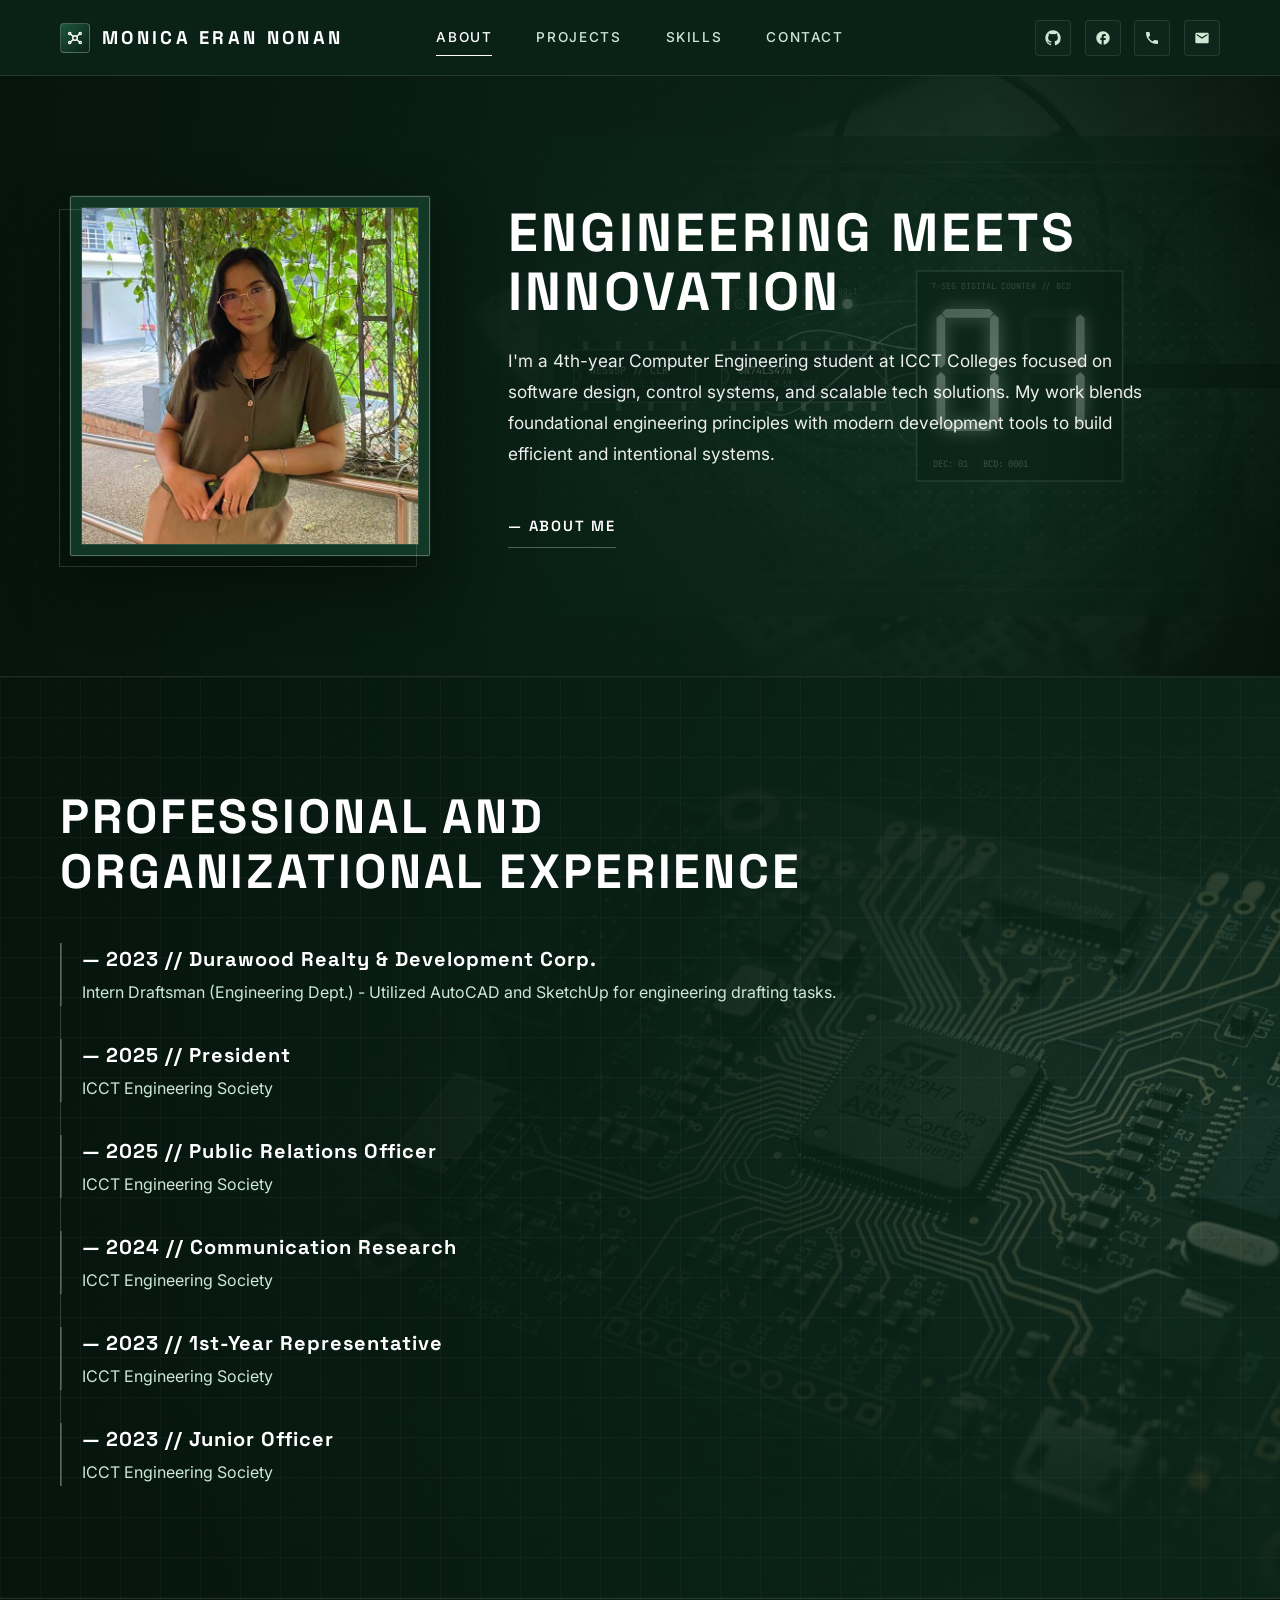
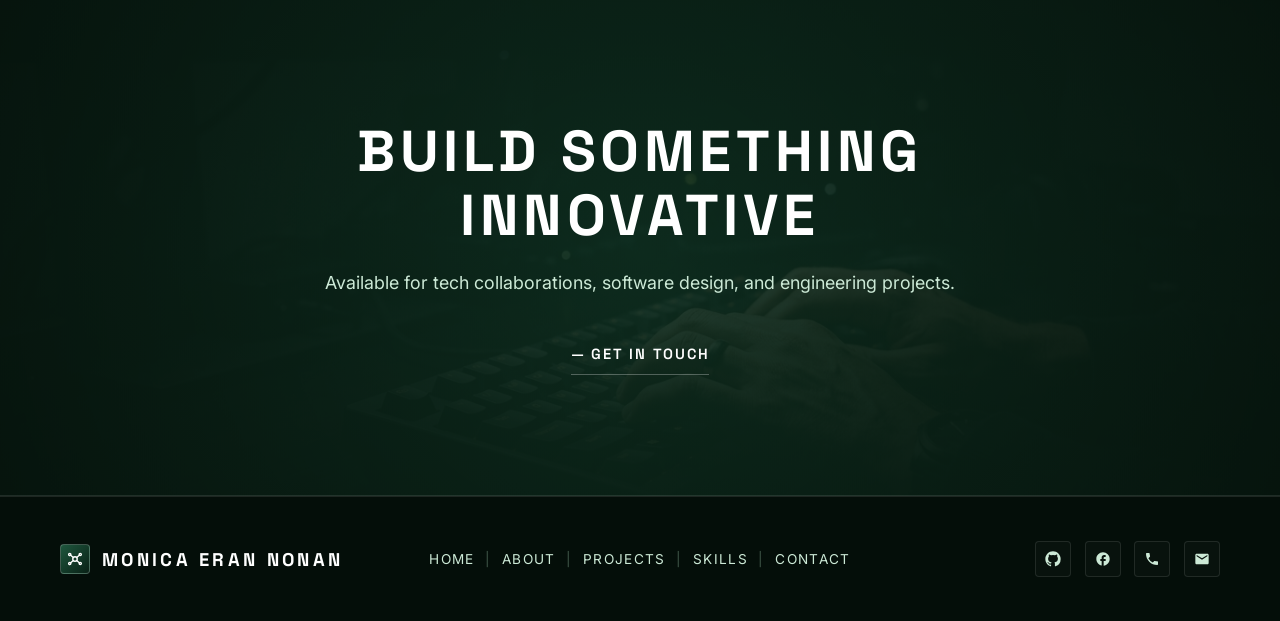
==== commit 42d862b4: "Update" ====
--- a/about.html
+++ b/about.html
@@ -25,7 +25,6 @@
          2. PROFILE & PHILOSOPHY SECTION
          Left Column: Floating Framed Profile Image (IMG_20230607_165233_933(1).jpg)
          Right Column:
-         - Overline: '01 // PROFILE & PHILOSOPHY'
          - Main Heading: 'ENGINEERING MEETS INNOVATION'
          - Body Paragraph
          - Link: '— ABOUT ME'
@@ -64,7 +63,6 @@
 
           <!-- Right Column: Profile & Philosophy Text Content -->
           <div class="about-content-left about-content-right">
-            <span class="section-eyebrow">01 // PROFILE &amp; PHILOSOPHY</span>
             <h1 class="about-heading" id="aboutHeading">ENGINEERING MEETS INNOVATION</h1>
             <p class="about-paragraph">
               I'm a 4th-year Computer Engineering student at ICCT Colleges focused on software design, control systems, and scalable tech solutions. My work blends foundational engineering principles with modern development tools to build efficient and intentional systems.
@@ -80,29 +78,33 @@
          Dark, low-opacity image of a printed circuit board (PCB) featuring a
          microchip, overlaid with a faint grid and left-aligned vertical timeline.
          ====================================================================== -->
-    <section class="expertise-section" id="expertise" aria-labelledby="expertiseSectionLabel">
+    <section class="expertise-section" id="expertise" aria-labelledby="expertiseHeading">
       <div class="container">
         <div class="expertise-content-left">
-          <span class="section-eyebrow" id="expertiseSectionLabel">03 // EXPERIENCE &amp; LEADERSHIP</span>
+          <h2 class="expertise-heading" id="expertiseHeading">Professional and Organizational Experience</h2>
           <ul class="expertise-list">
             <li class="expertise-item">
-              <h2 class="expertise-title">— 2023 // Durawood Realty &amp; Development Corp.</h2>
+              <h3 class="expertise-title">— 2023 // Durawood Realty &amp; Development Corp.</h3>
               <p class="expertise-desc">Intern Draftsman (Engineering Dept.) - Utilized AutoCAD and SketchUp for engineering drafting tasks.</p>
             </li>
             <li class="expertise-item">
-              <h2 class="expertise-title">— 2025 // President</h2>
+              <h3 class="expertise-title">— 2025 // President</h3>
               <p class="expertise-desc">ICCT Engineering Society</p>
             </li>
             <li class="expertise-item">
-              <h2 class="expertise-title">— 2025 // Public Relations Officer</h2>
+              <h3 class="expertise-title">— 2025 // Public Relations Officer</h3>
               <p class="expertise-desc">ICCT Engineering Society</p>
             </li>
             <li class="expertise-item">
-              <h2 class="expertise-title">— 2024 // Communication Research</h2>
+              <h3 class="expertise-title">— 2024 // Communication Research</h3>
               <p class="expertise-desc">ICCT Engineering Society</p>
             </li>
             <li class="expertise-item">
-              <h2 class="expertise-title">— 2023 // 1st-Year Representative</h2>
+              <h3 class="expertise-title">— 2023 // 1st-Year Representative</h3>
+              <p class="expertise-desc">ICCT Engineering Society</p>
+            </li>
+            <li class="expertise-item">
+              <h3 class="expertise-title">— 2023 // Junior Officer</h3>
               <p class="expertise-desc">ICCT Engineering Society</p>
             </li>
           </ul>
@@ -116,7 +118,6 @@
     <section class="cta-section" id="contact" aria-labelledby="ctaHeading">
       <div class="container">
         <div class="cta-content-center">
-          <span class="section-eyebrow">05 // INITIATE COLLABORATION</span>
           <h2 class="cta-heading" id="ctaHeading">BUILD SOMETHING INNOVATIVE</h2>
           <p class="cta-subheading">
             Available for tech collaborations, software design, and engineering projects.
--- a/styles.css
+++ b/styles.css
@@ -1653,6 +1653,17 @@
   text-align: left;
 }
 
+.expertise-heading {
+  font-family: var(--font-display);
+  font-size: clamp(2rem, 3.8vw, 3rem);
+  font-weight: 700;
+  line-height: 1.15;
+  letter-spacing: 0.06em;
+  text-transform: uppercase;
+  color: var(--text-pure);
+  margin-bottom: 2.75rem;
+}
+
 .expertise-list {
   position: relative;
   list-style: none;
@@ -2021,7 +2032,7 @@
 }
 
 /* ==========================================================================
-   9. SKILLS SECTION (04 // TECHNICAL SKILLSET)
+   9. SKILLS SECTION
    Deep moody green technical grid and structured list with blueprint aesthetic
    ========================================================================== */
 
@@ -2047,13 +2058,15 @@
   pointer-events: none;
 }
 
-.skills-header {
+.skills-header,
+.section-header {
   position: relative;
   z-index: 2;
   margin-bottom: 3.5rem;
 }
 
-.skills-heading {
+.skills-heading,
+.section-title {
   font-family: var(--font-display);
   font-size: clamp(2.2rem, 4.2vw, 3.35rem);
   font-weight: 700;
